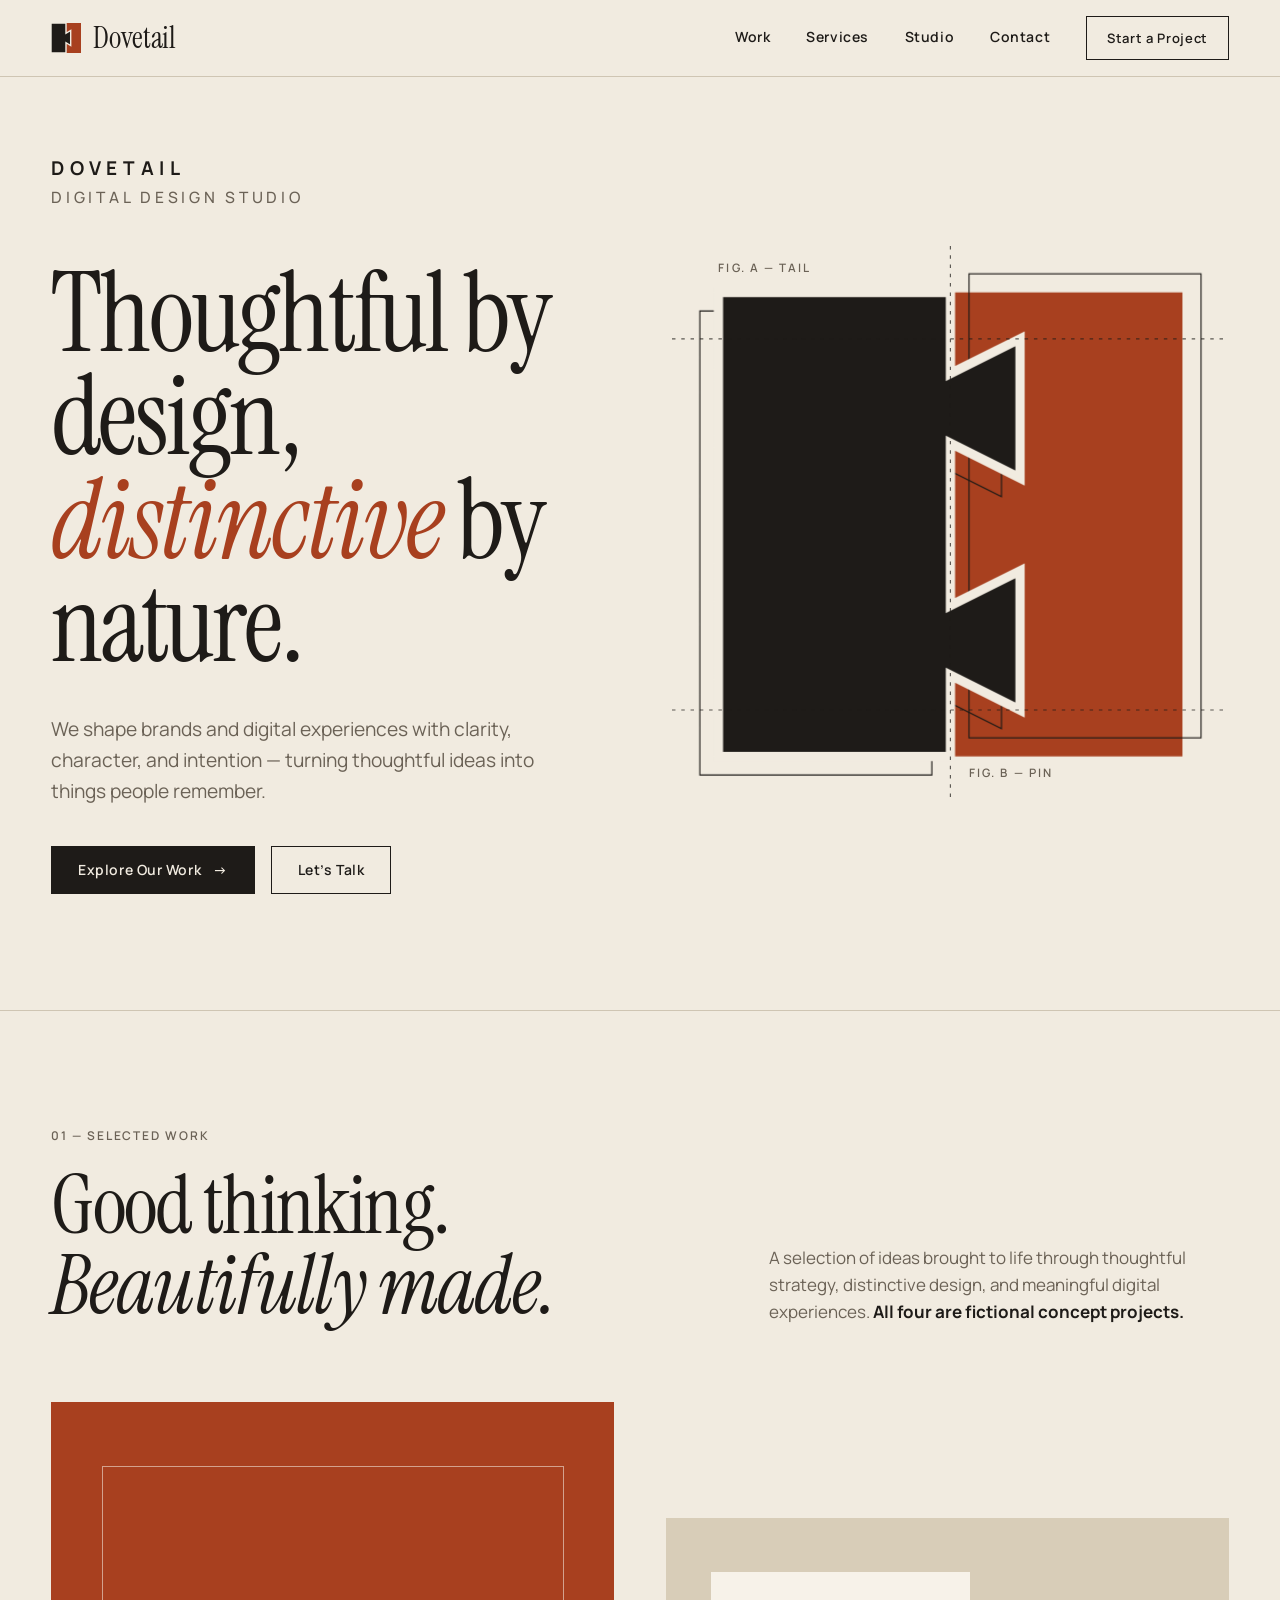
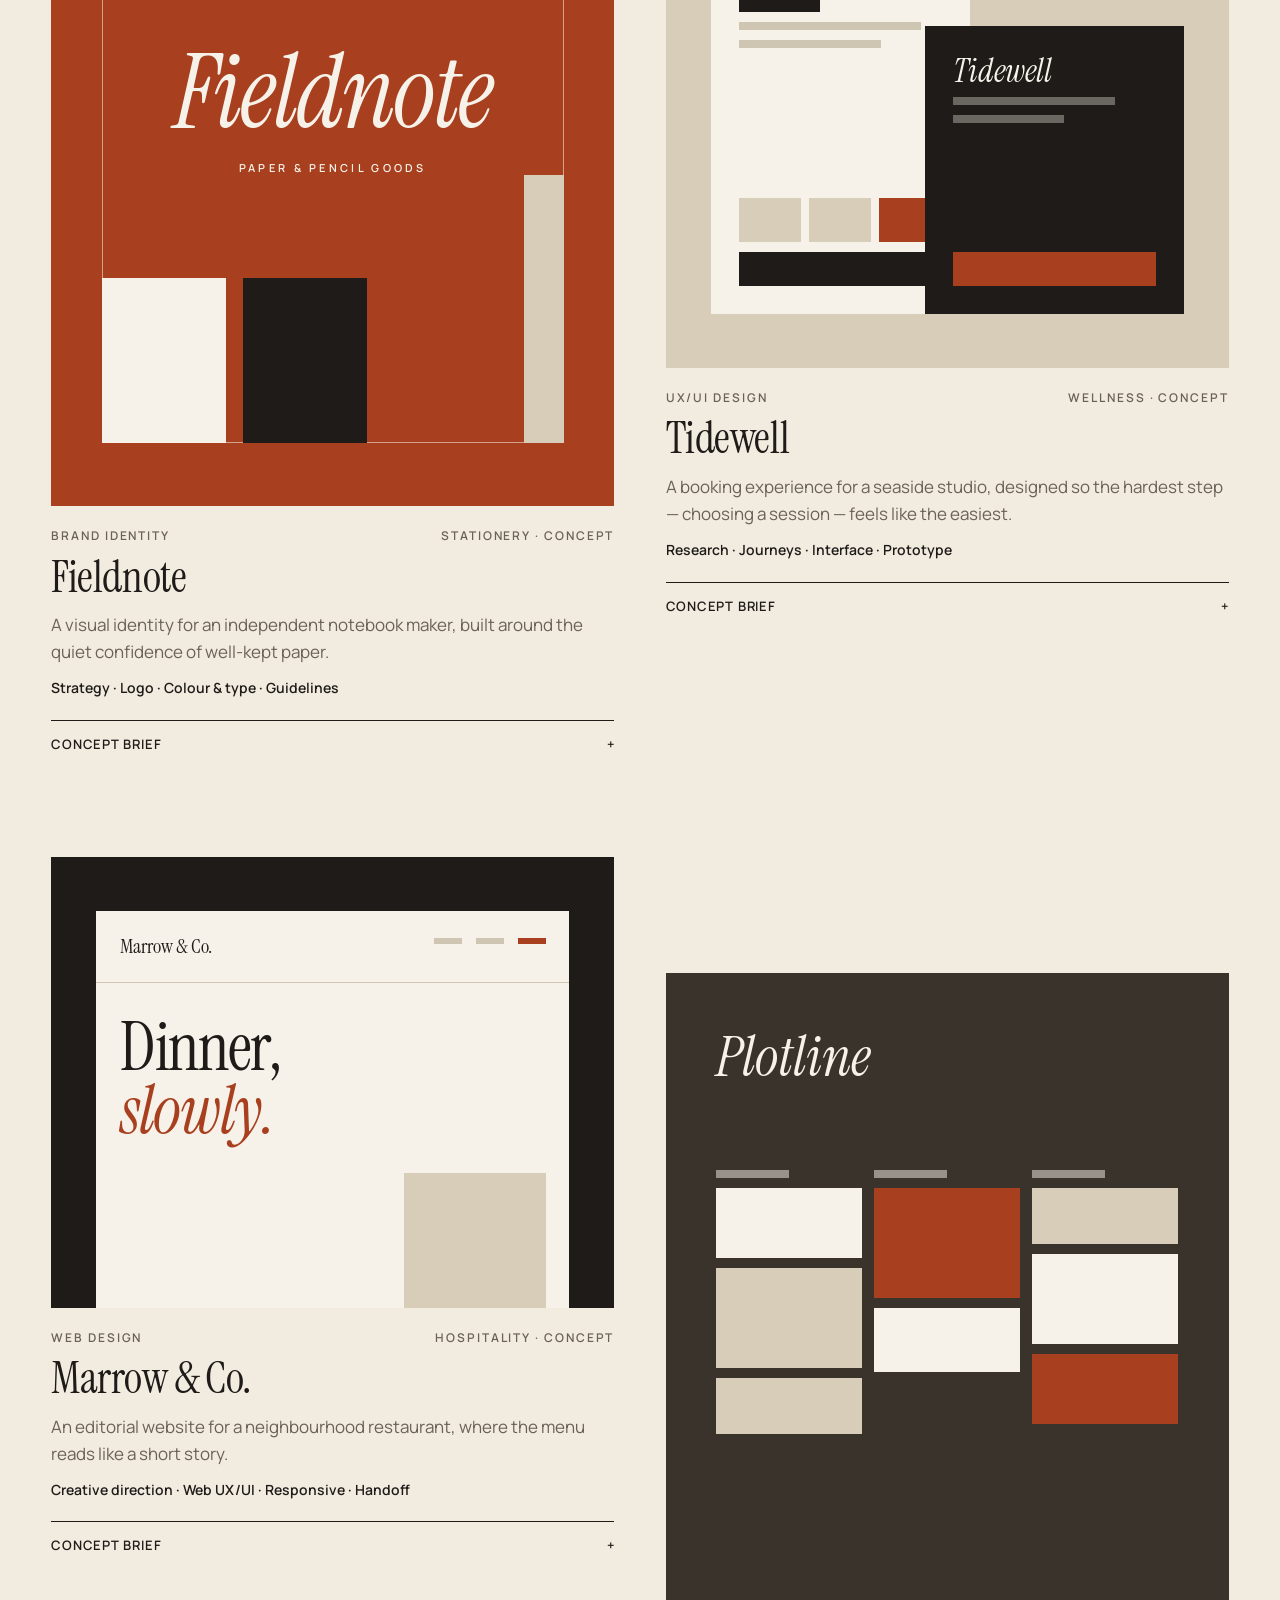
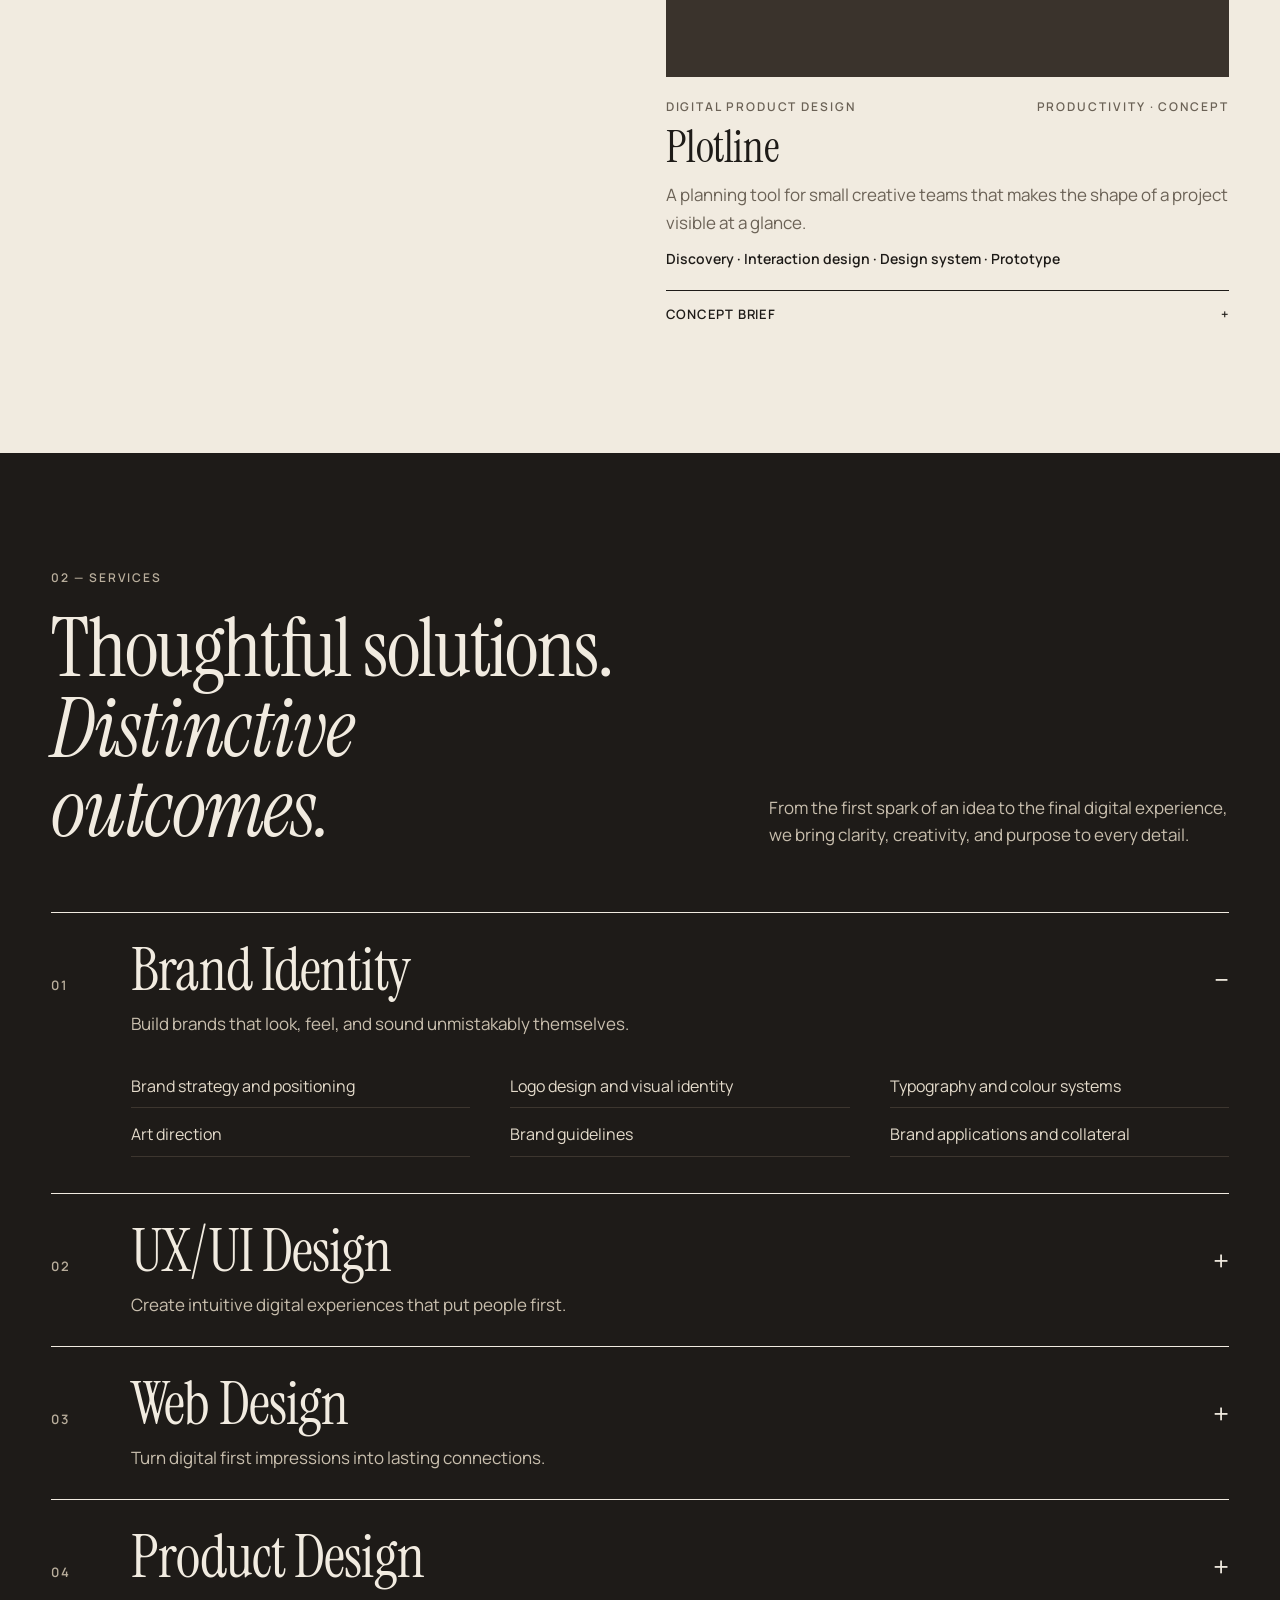
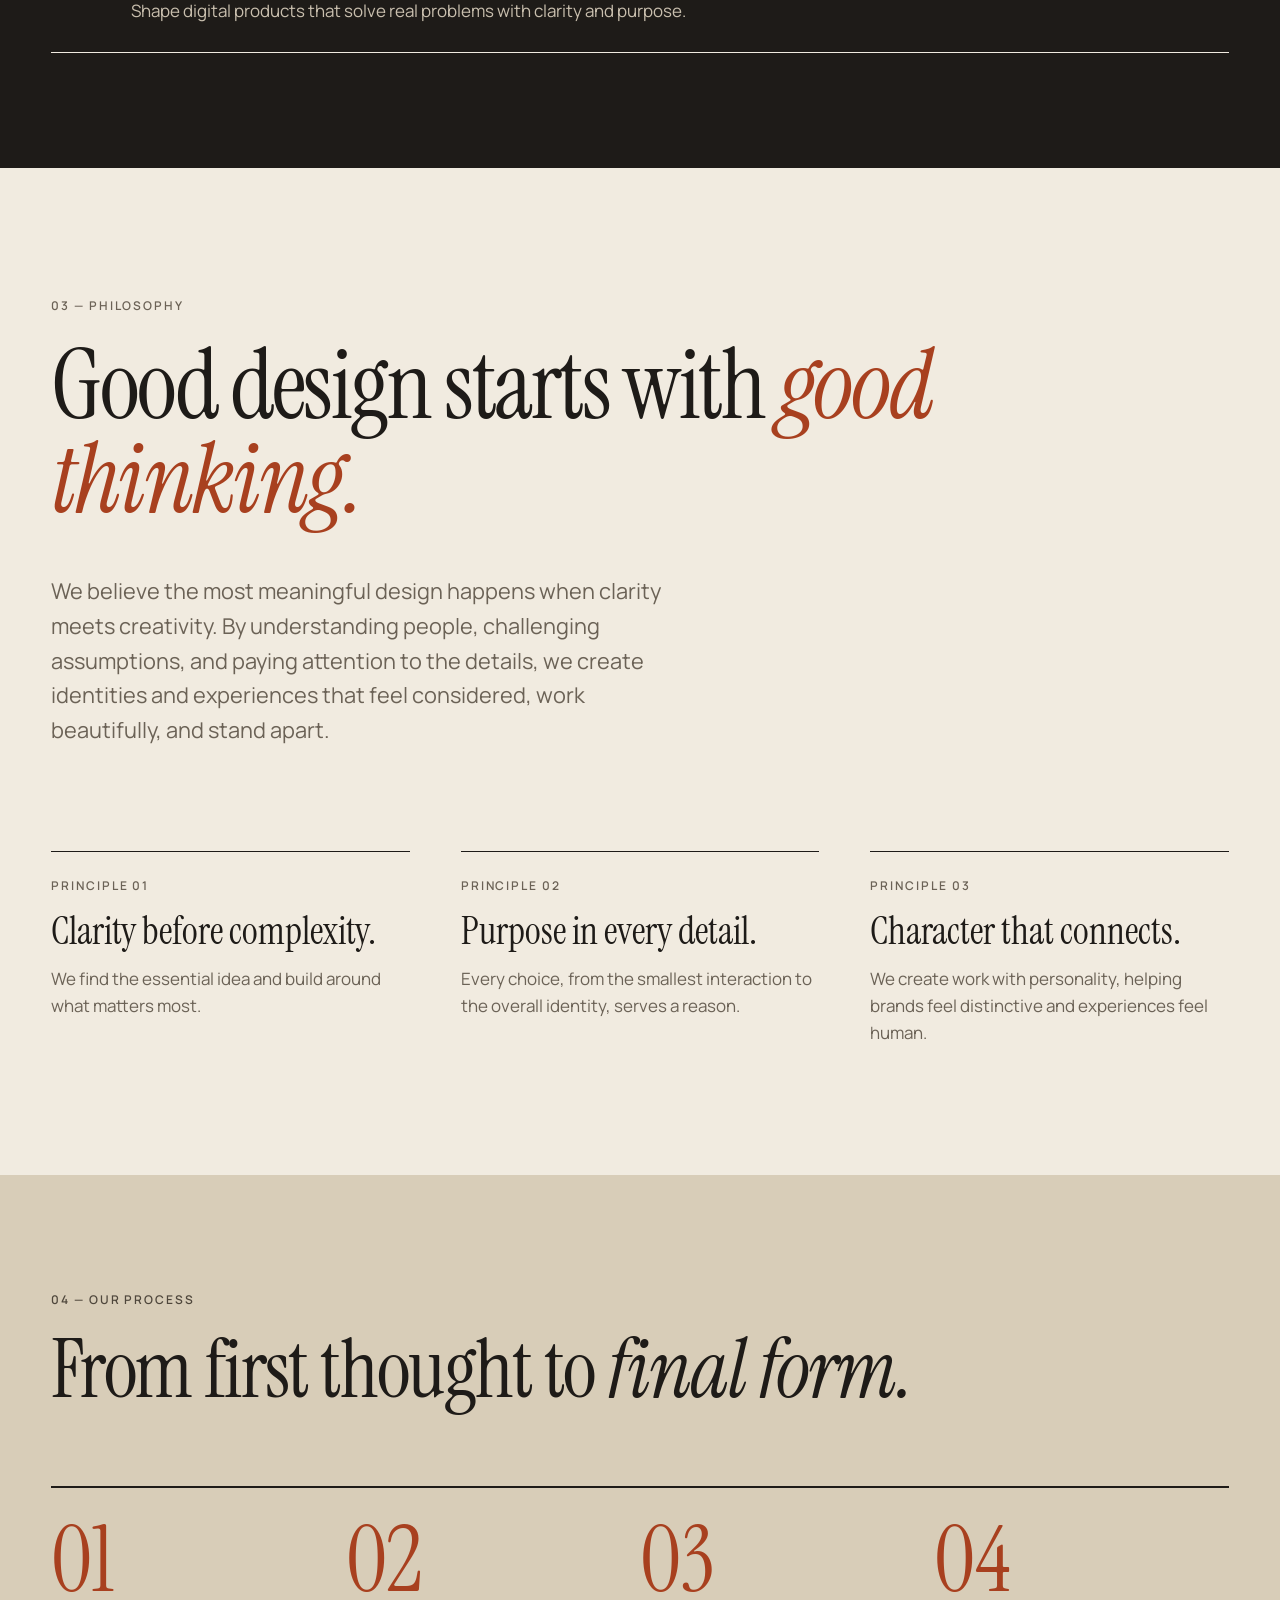
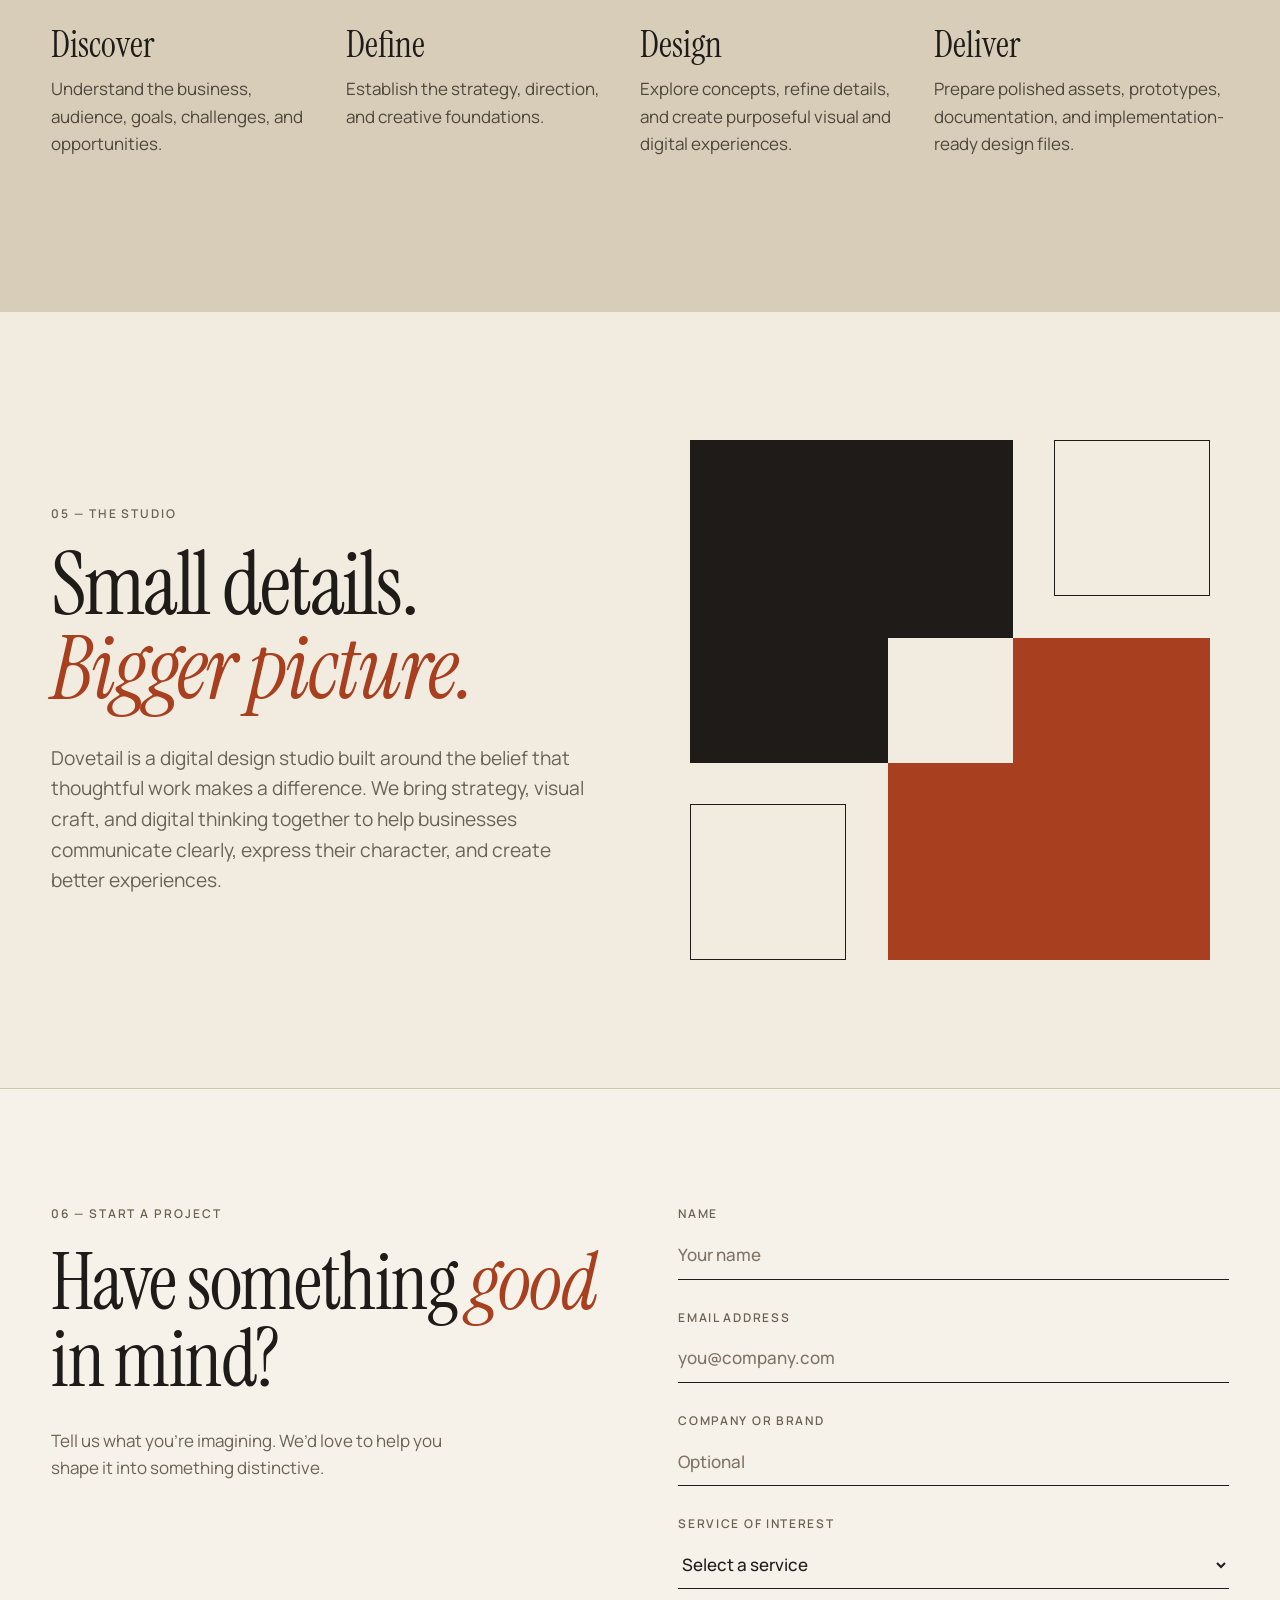
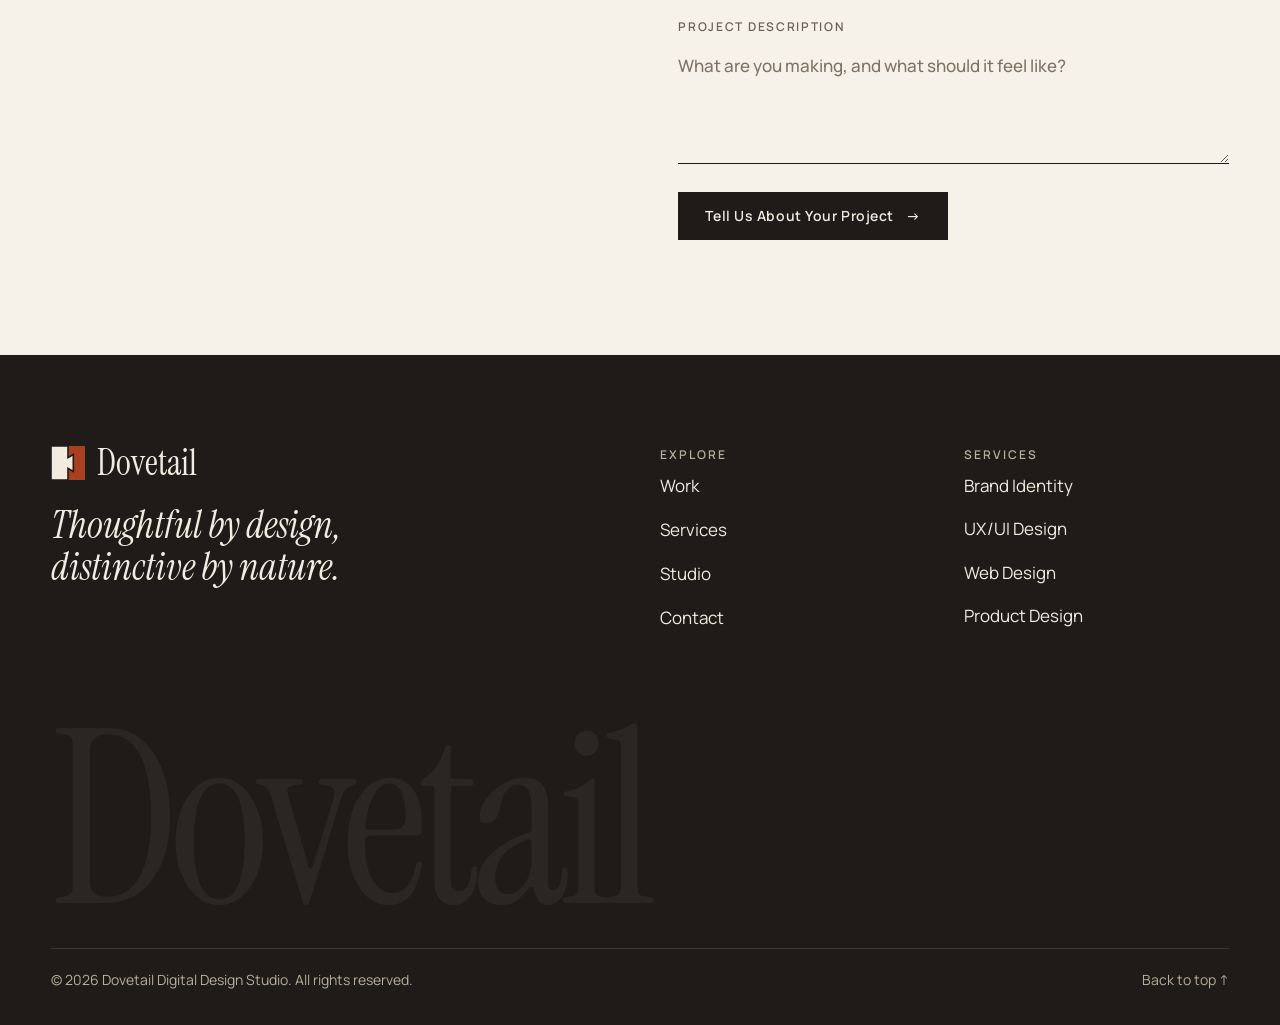
==== index.html @ 9ce00140 "Add files via upload" ====
<!DOCTYPE html>
<html lang="en">
<head>
<meta charset="utf-8">
<meta name="viewport" content="width=device-width, initial-scale=1">
<title>Dovetail Digital Design Studio</title>
<meta name="description" content="Dovetail is a digital design studio shaping brands and digital experiences with clarity, character, and intention.">
<link rel="preconnect" href="https://fonts.googleapis.com">
<link rel="preconnect" href="https://fonts.gstatic.com" crossorigin>
<link href="https://fonts.googleapis.com/css2?family=Instrument+Serif:ital@0;1&family=Manrope:wght@400;500;600;700&display=swap" rel="stylesheet">
<link rel="stylesheet" href="styles.css">
</head>
<body>

<header class="site-header">
  <div class="wrap">
    <div class="nav-row">
      <a class="brand" href="#top" aria-label="Dovetail Digital Design Studio — home">
        <svg width="30" height="30" viewBox="0 0 32 32" aria-hidden="true"><rect x="16" y="0" width="16" height="32" fill="var(--accent)"/><path d="M0 0H16V11L21 8V24L16 21V32H0Z" fill="#1E1B18" stroke="var(--ground)" stroke-width="1.5"/></svg>
        <span class="serif">Dovetail</span>
      </a>
      <nav class="nav-links" aria-label="Primary">
        <a class="ul" href="#work">Work</a>
        <a class="ul" href="#services">Services</a>
        <a class="ul" href="#studio">Studio</a>
        <a class="ul" href="#contact">Contact</a>
        <a class="cta" href="#contact">Start a Project</a>
      </nav>
      <button class="burger" id="burger" aria-label="Menu" aria-expanded="false" aria-controls="mmenu"><i></i><i></i><i></i></button>
    </div>
    <nav class="mmenu" id="mmenu" aria-label="Mobile" hidden>
      <a href="#work">Work</a>
      <a href="#services">Services</a>
      <a href="#studio">Studio</a>
      <a href="#contact">Contact</a>
      <a href="#contact" class="accent">Start a Project →</a>
    </nav>
  </div>
</header>

<main id="top">

<!-- HERO -->
<section class="hero">
  <div class="wrap">
    <div class="hero-grid">
      <div>
        <p class="kicker hin">DOVETAIL<br><span>DIGITAL DESIGN STUDIO</span></p>
        <h1 class="serif hin" style="animation-delay:.12s">Thoughtful by design, <em>distinctive</em> by nature.</h1>
        <p class="lede hin" style="animation-delay:.24s">We shape brands and digital experiences with clarity, character, and intention — turning thoughtful ideas into things people remember.</p>
        <div class="hero-cta hin" style="animation-delay:.36s">
          <a class="btn" href="#work">Explore Our Work <span class="ar" aria-hidden="true">→</span></a>
          <a class="btn btn2" href="#contact">Let’s Talk</a>
        </div>
      </div>
      <div class="hero-art">
        <svg viewBox="-40 -40 480 480" role="img" aria-label="Two interlocking dovetail joint forms, one charcoal and one terracotta, drawn with fine construction lines">
          <g class="slide-b">
            <rect x="200" y="0" width="200" height="400" fill="var(--accent)"/>
            <rect x="216" y="-16" width="200" height="400" fill="none" stroke="#1E1B18" stroke-width="1"/>
          </g>
          <g class="slide-a">
            <path d="M-16 16H184V86L244 56V176L184 146V286L244 256V376L184 346V416H-16Z" fill="none" stroke="#1E1B18" stroke-width="1"/>
            <path d="M0 0H200V70L260 40V160L200 130V270L260 240V360L200 330V400H0Z" fill="#1E1B18" stroke="var(--ground)" stroke-width="8"/>
          </g>
          <g stroke="#1E1B18" stroke-width="1" stroke-dasharray="3 5" opacity=".7">
            <line x1="-40" y1="40" x2="440" y2="40"/>
            <line x1="-40" y1="360" x2="440" y2="360"/>
            <line x1="200" y1="-40" x2="200" y2="440"/>
          </g>
          <g style="font:600 10px 'Manrope',sans-serif;letter-spacing:.18em" fill="#6B6256">
            <text x="0" y="-18">FIG. A — TAIL</text>
            <text x="216" y="418">FIG. B — PIN</text>
          </g>
        </svg>
      </div>
    </div>
  </div>
</section>

<!-- WORK -->
<section id="work" class="sec">
  <div class="wrap">
    <div class="sec-head rv">
      <div>
        <p class="eyebrow">01 — Selected Work</p>
        <h2 class="serif">Good thinking.<br><em>Beautifully made.</em></h2>
      </div>
      <p class="side">A selection of ideas brought to life through thoughtful strategy, distinctive design, and meaningful digital experiences. <strong style="color:var(--ink)">All four are fictional concept projects.</strong></p>
    </div>

    <div class="wk">
      <!-- 1 -->
      <article class="pc rv">
        <div class="art" style="background:var(--accent);aspect-ratio:4/5" aria-hidden="true">
          <div class="inner">
            <div class="abs" style="inset:9%;border:1px solid rgba(247,242,233,.55)"></div>
            <div class="abs" style="left:0;right:0;top:34%;text-align:center;color:#F7F2E9">
              <div class="serif" style="font-size:clamp(56px,8vw,112px);line-height:1;font-style:italic;letter-spacing:-.02em">Fieldnote</div>
              <div style="font:600 11px/1 'Manrope',sans-serif;letter-spacing:.3em;margin-top:18px">PAPER &amp; PENCIL GOODS</div>
            </div>
            <div class="abs" style="left:9%;bottom:9%;width:22%;aspect-ratio:3/4;background:#F7F2E9"></div>
            <div class="abs" style="left:34%;bottom:9%;width:22%;aspect-ratio:3/4;background:#1E1B18"></div>
            <div class="abs" style="right:9%;bottom:9%;width:7%;height:38%;background:#D8CDB8"></div>
          </div>
        </div>
        <div class="pmeta"><span class="eyebrow">Brand Identity</span><span class="eyebrow">Stationery · Concept</span></div>
        <h3 class="serif">Fieldnote</h3>
        <p class="desc">A visual identity for an independent notebook maker, built around the quiet confidence of well-kept paper.</p>
        <p class="tags">Strategy · Logo · Colour &amp; type · Guidelines</p>
        <div class="pbtn-wrap"><button class="pbtn" aria-expanded="false" aria-controls="b1" data-toggle="b1"><span>Concept brief</span><span aria-hidden="true" data-sign>+</span></button></div>
        <p class="brief" id="b1" hidden>The idea: a stationery brand should feel like the page it sells. A restrained wordmark, an italic voice for moments of warmth, and one earthy colour carried across covers, labels and packaging. This is an invented concept, not a real client engagement.</p>
      </article>

      <!-- 2 -->
      <article class="pc rv off">
        <div class="art" style="background:#D8CDB8;aspect-ratio:5/4" aria-hidden="true">
          <div class="inner">
            <div class="abs flex-col" style="left:8%;top:12%;width:46%;height:76%;background:#F7F2E9;padding:5%">
              <div style="height:12px;width:40%;background:#1E1B18"></div>
              <div style="height:8px;width:90%;background:#CFC5B3"></div>
              <div style="height:8px;width:70%;background:#CFC5B3"></div>
              <div style="margin-top:auto;display:grid;grid-template-columns:repeat(3,1fr);gap:8px">
                <div style="height:44px;background:#D8CDB8"></div><div style="height:44px;background:#D8CDB8"></div><div style="height:44px;background:var(--accent)"></div>
              </div>
              <div style="height:34px;background:#1E1B18"></div>
            </div>
            <div class="abs flex-col" style="left:46%;top:24%;width:46%;height:64%;background:#1E1B18;padding:5%">
              <div class="serif" style="color:#F7F2E9;font-size:clamp(22px,2.6vw,38px);line-height:1;font-style:italic">Tidewell</div>
              <div style="height:8px;width:80%;background:rgba(247,242,233,.35)"></div>
              <div style="height:8px;width:55%;background:rgba(247,242,233,.35)"></div>
              <div style="margin-top:auto;height:34px;background:var(--accent)"></div>
            </div>
          </div>
        </div>
        <div class="pmeta"><span class="eyebrow">UX/UI Design</span><span class="eyebrow">Wellness · Concept</span></div>
        <h3 class="serif">Tidewell</h3>
        <p class="desc">A booking experience for a seaside studio, designed so the hardest step — choosing a session — feels like the easiest.</p>
        <p class="tags">Research · Journeys · Interface · Prototype</p>
        <div class="pbtn-wrap"><button class="pbtn" aria-expanded="false" aria-controls="b2" data-toggle="b2"><span>Concept brief</span><span aria-hidden="true" data-sign>+</span></button></div>
        <p class="brief" id="b2" hidden>The idea: reduce booking to one decision per screen. Calm contrast, generous touch targets and plain language throughout. This is an invented concept, not a real client engagement.</p>
      </article>

      <!-- 3 -->
      <article class="pc rv">
        <div class="art" style="background:#1E1B18;aspect-ratio:5/4" aria-hidden="true">
          <div class="inner">
            <div class="abs" style="left:8%;right:8%;top:12%;bottom:0;background:#F7F2E9">
              <div style="display:flex;justify-content:space-between;padding:4% 5%;border-bottom:1px solid #CFC5B3">
                <div class="serif" style="font-size:clamp(14px,1.6vw,22px)">Marrow &amp; Co.</div>
                <div style="display:flex;gap:14px"><div style="width:28px;height:6px;margin-top:8px;background:#CFC5B3"></div><div style="width:28px;height:6px;margin-top:8px;background:#CFC5B3"></div><div style="width:28px;height:6px;margin-top:8px;background:var(--accent)"></div></div>
              </div>
              <div class="serif" style="padding:7% 5% 0;font-size:clamp(34px,5.2vw,76px);line-height:.95;letter-spacing:-.02em">Dinner,<br><em class="accent">slowly.</em></div>
              <div class="abs" style="right:5%;bottom:0;width:30%;height:34%;background:#D8CDB8"></div>
            </div>
          </div>
        </div>
        <div class="pmeta"><span class="eyebrow">Web Design</span><span class="eyebrow">Hospitality · Concept</span></div>
        <h3 class="serif">Marrow &amp; Co.</h3>
        <p class="desc">An editorial website for a neighbourhood restaurant, where the menu reads like a short story.</p>
        <p class="tags">Creative direction · Web UX/UI · Responsive · Handoff</p>
        <div class="pbtn-wrap"><button class="pbtn" aria-expanded="false" aria-controls="b3" data-toggle="b3"><span>Concept brief</span><span aria-hidden="true" data-sign>+</span></button></div>
        <p class="brief" id="b3" hidden>The idea: large type, slow pacing, and a reservation path that never leaves the first screen. Built to be handed to a developer with every state specified. This is an invented concept, not a real client engagement.</p>
      </article>

      <!-- 4 -->
      <article class="pc rv off">
        <div class="art" style="background:#3A332C;aspect-ratio:4/5" aria-hidden="true">
          <div class="inner">
            <div class="serif abs" style="left:9%;top:8%;color:#F7F2E9;font-size:clamp(34px,4.4vw,60px);font-style:italic;line-height:1">Plotline</div>
            <div class="abs" style="left:9%;right:9%;top:28%;bottom:9%;display:grid;grid-template-columns:repeat(3,1fr);gap:12px;align-items:start">
              <div class="flex-col"><div style="height:8px;width:50%;background:rgba(247,242,233,.5)"></div><div style="height:70px;background:#F7F2E9"></div><div style="height:100px;background:#D8CDB8"></div><div style="height:56px;background:#D8CDB8"></div></div>
              <div class="flex-col"><div style="height:8px;width:50%;background:rgba(247,242,233,.5)"></div><div style="height:110px;background:var(--accent)"></div><div style="height:64px;background:#F7F2E9"></div></div>
              <div class="flex-col"><div style="height:8px;width:50%;background:rgba(247,242,233,.5)"></div><div style="height:56px;background:#D8CDB8"></div><div style="height:90px;background:#F7F2E9"></div><div style="height:70px;background:var(--accent)"></div></div>
            </div>
          </div>
        </div>
        <div class="pmeta"><span class="eyebrow">Digital Product Design</span><span class="eyebrow">Productivity · Concept</span></div>
        <h3 class="serif">Plotline</h3>
        <p class="desc">A planning tool for small creative teams that makes the shape of a project visible at a glance.</p>
        <p class="tags">Discovery · Interaction design · Design system · Prototype</p>
        <div class="pbtn-wrap"><button class="pbtn" aria-expanded="false" aria-controls="b4" data-toggle="b4"><span>Concept brief</span><span aria-hidden="true" data-sign>+</span></button></div>
        <p class="brief" id="b4" hidden>The idea: fewer views, each one doing a clear job. A compact component system keeps dense screens readable on desktop and phone alike. This is an invented concept, not a real client engagement.</p>
      </article>
    </div>
  </div>
</section>

<!-- SERVICES -->
<section id="services" class="sec">
  <div class="wrap">
    <div class="sec-head rv" style="margin-bottom:clamp(40px,5vw,72px)">
      <div>
        <p class="eyebrow">02 — Services</p>
        <h2 class="serif">Thoughtful solutions.<br><em>Distinctive outcomes.</em></h2>
      </div>
      <p class="side">From the first spark of an idea to the final digital experience, we bring clarity, creativity, and purpose to every detail.</p>
    </div>
    <div class="slist rv" id="services-list"></div>
  </div>
</section>

<!-- PHILOSOPHY -->
<section id="studio">
  <div class="wrap">
    <p class="eyebrow rv">03 — Philosophy</p>
    <h2 class="serif rv">Good design starts with <em class="accent">good thinking.</em></h2>
    <p class="lead rv">We believe the most meaningful design happens when clarity meets creativity. By understanding people, challenging assumptions, and paying attention to the details, we create identities and experiences that feel considered, work beautifully, and stand apart.</p>
    <div class="principles rv">
      <div><p class="eyebrow">Principle 01</p><h3 class="serif">Clarity before complexity.</h3><p class="t">We find the essential idea and build around what matters most.</p></div>
      <div><p class="eyebrow">Principle 02</p><h3 class="serif">Purpose in every detail.</h3><p class="t">Every choice, from the smallest interaction to the overall identity, serves a reason.</p></div>
      <div><p class="eyebrow">Principle 03</p><h3 class="serif">Character that connects.</h3><p class="t">We create work with personality, helping brands feel distinctive and experiences feel human.</p></div>
    </div>
  </div>
</section>

<!-- PROCESS -->
<section id="process" class="sec">
  <div class="wrap">
    <p class="eyebrow rv">04 — Our Process</p>
    <h2 class="serif rv" style="font-size:clamp(44px,6.4vw,92px);line-height:.98;letter-spacing:-.02em;margin-top:20px;max-width:900px">From first thought to <em>final form.</em></h2>
    <ol class="steps rv">
      <li><div class="serif n">01</div><h3 class="serif">Discover</h3><p>Understand the business, audience, goals, challenges, and opportunities.</p></li>
      <li><div class="serif n">02</div><h3 class="serif">Define</h3><p>Establish the strategy, direction, and creative foundations.</p></li>
      <li><div class="serif n">03</div><h3 class="serif">Design</h3><p>Explore concepts, refine details, and create purposeful visual and digital experiences.</p></li>
      <li><div class="serif n">04</div><h3 class="serif">Deliver</h3><p>Prepare polished assets, prototypes, documentation, and implementation-ready design files.</p></li>
    </ol>
  </div>
</section>

<!-- STUDIO INTRO -->
<section class="intro">
  <div class="wrap">
    <div class="intro-grid">
      <div class="rv">
        <p class="eyebrow">05 — The Studio</p>
        <h2 class="serif">Small details.<br><em class="accent">Bigger picture.</em></h2>
        <p class="t">Dovetail is a digital design studio built around the belief that thoughtful work makes a difference. We bring strategy, visual craft, and digital thinking together to help businesses communicate clearly, express their character, and create better experiences.</p>
      </div>
      <div class="mark rv" aria-hidden="true">
        <div class="abs" style="left:0;top:0;width:62%;height:62%;background:#1E1B18"></div>
        <div class="abs" style="right:0;bottom:0;width:62%;height:62%;background:var(--accent)"></div>
        <div class="abs" style="left:38%;top:38%;width:24%;height:24%;background:var(--ground)"></div>
        <div class="abs" style="left:0;bottom:0;width:30%;height:30%;border:1px solid #1E1B18"></div>
        <div class="abs" style="right:0;top:0;width:30%;height:30%;border:1px solid #1E1B18"></div>
      </div>
    </div>
  </div>
</section>

<!-- CONTACT -->
<section id="contact" class="sec">
  <div class="wrap">
    <div class="contact-grid">
      <div class="rv">
        <p class="eyebrow">06 — Start a Project</p>
        <h2 class="serif">Have something <em class="accent">good</em> in mind?</h2>
        <p style="max-width:440px;margin-top:28px;color:var(--muted)">Tell us what you’re imagining. We’d love to help you shape it into something distinctive.</p>
      </div>
      <div>
        <div class="thanks" id="thanks" role="status" hidden>
          <p class="eyebrow accent">Received</p>
          <h3 class="serif" style="font-size:clamp(36px,4vw,56px);line-height:1;margin-top:14px">Thank you, <em id="t-name"></em>.</h3>
          <p style="margin-top:16px;color:var(--muted)">Your note has been captured. We’ll read it carefully and reply to <span id="t-email"></span>.</p>
          <button class="btn btn2" id="reset" type="button" style="margin-top:28px">Send another</button>
        </div>
        <form id="form" aria-label="Project enquiry" novalidate>
          <div class="field">
            <label for="f-name">Name</label>
            <input id="f-name" name="name" type="text" autocomplete="name" placeholder="Your name">
            <span class="err" id="e-name" hidden>Please tell us your name.</span>
          </div>
          <div class="field">
            <label for="f-email">Email address</label>
            <input id="f-email" name="email" type="text" inputmode="email" autocomplete="email" placeholder="you@company.com">
            <span class="err" id="e-email" hidden>Please enter a valid email address.</span>
          </div>
          <div class="field">
            <label for="f-co">Company or brand</label>
            <input id="f-co" name="company" type="text" autocomplete="organization" placeholder="Optional">
          </div>
          <div class="field">
            <label for="f-svc">Service of interest</label>
            <select id="f-svc" name="service">
              <option value="">Select a service</option>
              <option>Brand Identity</option>
              <option>UX/UI Design</option>
              <option>Web Design</option>
              <option>Product Design</option>
              <option>Not sure yet</option>
            </select>
          </div>
          <div class="field">
            <label for="f-msg">Project description</label>
            <textarea id="f-msg" name="message" placeholder="What are you making, and what should it feel like?"></textarea>
            <span class="err" id="e-msg" hidden>A few words about the project will help us a lot.</span>
          </div>
          <div><button class="btn" type="submit">Tell Us About Your Project <span class="ar" aria-hidden="true">→</span></button></div>
        </form>
      </div>
    </div>
  </div>
</section>

</main>

<footer>
  <div class="wrap">
    <div class="fgrid">
      <div class="fbrand">
        <div style="display:flex;align-items:center;gap:12px">
          <svg width="34" height="34" viewBox="0 0 32 32" aria-hidden="true"><rect x="16" y="0" width="16" height="32" fill="var(--accent)"/><path d="M0 0H16V11L21 8V24L16 21V32H0Z" fill="var(--ground)" stroke="#1E1B18" stroke-width="1.5"/></svg>
          <span class="serif" style="font-size:36px;line-height:1">Dovetail</span>
        </div>
        <p class="serif" style="font-size:clamp(26px,3vw,38px);line-height:1.1;margin-top:24px;max-width:420px;font-style:italic">Thoughtful by design, distinctive by nature.</p>
      </div>
      <nav aria-label="Footer">
        <p class="eyebrow">Explore</p>
        <a class="flink ul" href="#work">Work</a><br>
        <a class="flink ul" href="#services">Services</a><br>
        <a class="flink ul" href="#studio">Studio</a><br>
        <a class="flink ul" href="#contact">Contact</a>
      </nav>
      <div>
        <p class="eyebrow">Services</p>
        <p style="padding:8px 0">Brand Identity</p>
        <p style="padding:8px 0">UX/UI Design</p>
        <p style="padding:8px 0">Web Design</p>
        <p style="padding:8px 0">Product Design</p>
      </div>
    </div>
    <div class="serif fbig" aria-hidden="true">Dovetail</div>
    <div class="fbase">
      <span>© 2026 Dovetail Digital Design Studio. All rights reserved.</span>
      <a class="ul" href="#top">Back to top ↑</a>
    </div>
  </div>
</footer>

<script src="script.js"></script>
</body>
</html>
---- styles.css ----
:root{--ground:#F1EBE0;--paper:#F7F2E9;--ink:#1E1B18;--muted:#6B6256;--line:#CFC5B3;--sand:#D8CDB8;--accent:#A8401F;}
html{scroll-behavior:smooth}
body{margin:0;background:var(--ground);color:var(--ink);font-family:'Manrope',system-ui,sans-serif;font-size:17px;line-height:1.6;-webkit-font-smoothing:antialiased}
*{box-sizing:border-box}
h1,h2,h3,p,ul,ol{margin:0;padding:0}
ul,ol{list-style:none}
.serif{font-family:'Instrument Serif','Times New Roman',serif;font-weight:400}
.wrap{max-width:1280px;margin:0 auto;padding:0 clamp(20px,4vw,56px)}
.eyebrow{font-size:12px;letter-spacing:.16em;text-transform:uppercase;font-weight:600;color:var(--muted)}
a{color:inherit;text-decoration:none}
.ul{background:linear-gradient(currentColor,currentColor) 0 100%/0 1px no-repeat;transition:background-size .35s ease;padding-bottom:2px}
.ul:hover,.ul:focus-visible{background-size:100% 1px}
.btn{display:inline-flex;align-items:center;gap:12px;min-height:48px;padding:0 26px;font:600 14px/1 'Manrope',sans-serif;letter-spacing:.04em;border:1px solid var(--ink);background:var(--ink);color:var(--ground);cursor:pointer;transition:background .25s,color .25s,border-color .25s}
.btn .ar{display:inline-block;transition:transform .25s}
.btn:hover,.btn:focus-visible{background:var(--accent);border-color:var(--accent)}
.btn:hover .ar,.btn:focus-visible .ar{transform:translateX(5px)}
.btn2{background:transparent;color:var(--ink)}
.btn2:hover,.btn2:focus-visible{background:var(--ink);border-color:var(--ink);color:var(--ground)}
.cta{display:inline-flex;align-items:center;min-height:44px;padding:0 20px;border:1px solid var(--ink);font:600 13px/1 'Manrope',sans-serif;letter-spacing:.05em;transition:background .25s,color .25s}
.cta:hover,.cta:focus-visible{background:var(--ink);color:var(--ground)}
a:focus-visible,button:focus-visible,input:focus-visible,select:focus-visible,textarea:focus-visible{outline:2px solid var(--accent);outline-offset:3px}

/* header */
.site-header{position:sticky;top:0;z-index:20;background:var(--ground);border-bottom:1px solid var(--line)}
.nav-row{display:flex;align-items:center;justify-content:space-between;min-height:76px;gap:24px}
.brand{display:flex;align-items:center;gap:12px}
.brand span{font-size:30px;line-height:1;letter-spacing:-.01em}
.nav-links{display:flex;align-items:center;gap:36px;font-size:14px;font-weight:600;letter-spacing:.04em}
.burger{display:none;width:44px;height:44px;background:none;border:1px solid var(--ink);cursor:pointer;align-items:center;justify-content:center;flex-direction:column;gap:6px;padding:0}
.burger i{display:block;width:20px;height:1.5px;background:var(--ink);transition:transform .3s,opacity .3s}
.burger.on i:nth-child(1){transform:translateY(7.5px) rotate(45deg)}
.burger.on i:nth-child(2){opacity:0}
.burger.on i:nth-child(3){transform:translateY(-7.5px) rotate(-45deg)}
.mmenu{display:none}
@media (max-width:860px){
 .nav-links{display:none}
 .burger{display:flex}
 .mmenu:not([hidden]){display:flex;flex-direction:column;border-top:1px solid var(--line);padding-bottom:24px;animation:drop .35s ease both}
 .mmenu a{padding:18px 0;border-bottom:1px solid var(--line);font:400 32px/1.1 'Instrument Serif',serif;min-height:44px}
}
@keyframes drop{from{opacity:0;transform:translateY(-8px)}to{opacity:1;transform:none}}

/* hero */
.hero{padding:clamp(40px,6vw,88px) 0 clamp(64px,9vw,128px);overflow:hidden}
.hero-grid{display:grid;grid-template-columns:repeat(auto-fit,minmax(min(440px,100%),1fr));gap:clamp(40px,5vw,72px);align-items:center}
.kicker{font-weight:700;font-size:clamp(15px,1.6vw,19px);letter-spacing:.3em;line-height:1.5}
.kicker span{font-weight:500;color:var(--muted);letter-spacing:.24em;font-size:.82em}
.hero h1{font-size:clamp(52px,8.6vw,132px);line-height:.94;letter-spacing:-.025em;margin-top:clamp(28px,4vw,56px)}
.hero h1 em,.accent{color:var(--accent)}
.hero .lede{max-width:520px;margin-top:clamp(24px,3vw,40px);font-size:clamp(17px,1.5vw,20px);color:var(--muted)}
.hero-cta{display:flex;flex-wrap:wrap;gap:16px;margin-top:40px}
.hero-art{position:relative;max-width:560px;width:100%;justify-self:center}
.hero-art svg{width:100%;height:auto;display:block;overflow:visible}

/* section heads */
.sec{padding:clamp(64px,9vw,128px) 0}
.sec-head{display:grid;grid-template-columns:repeat(auto-fit,minmax(min(380px,100%),1fr));gap:32px;align-items:end;margin-bottom:clamp(48px,6vw,88px)}
.sec-head h2,.big h2{font-size:clamp(44px,6.4vw,92px);line-height:.98;letter-spacing:-.02em;margin-top:20px}
.sec-head .side{max-width:460px;color:var(--muted);justify-self:end}

/* work */
#work{border-top:1px solid var(--line)}
.wk{display:grid;grid-template-columns:repeat(2,minmax(0,1fr));gap:clamp(48px,7vw,96px) clamp(24px,4vw,64px);align-items:start}
.wk .off{margin-top:clamp(0px,9vw,140px)}
@media (max-width:760px){.wk{grid-template-columns:minmax(0,1fr)}.wk .off{margin-top:0}}
.art{position:relative;overflow:hidden;transition:transform .6s cubic-bezier(.2,.7,.2,1)}
.art .inner{position:absolute;inset:0;transition:transform .8s cubic-bezier(.2,.7,.2,1)}
.pc:hover .art,.pc:focus-within .art{transform:scale(.985)}
.pc:hover .art .inner{transform:scale(1.04)}
.pmeta{display:flex;justify-content:space-between;gap:16px;margin:20px 0 10px}
.pc h3{font-size:clamp(34px,3.4vw,48px);line-height:1;letter-spacing:-.01em}
.pc .desc{margin-top:12px;color:var(--muted)}
.pc .tags{margin-top:12px;font-size:14px;font-weight:600}
.pbtn{background:none;border:0;border-top:1px solid var(--ink);padding:14px 0 0;width:100%;display:flex;justify-content:space-between;font:600 13px/1.4 'Manrope',sans-serif;letter-spacing:.06em;text-transform:uppercase;color:var(--ink);cursor:pointer;min-height:48px;text-align:left}
.pbtn:hover{color:var(--accent)}
.brief{margin-top:12px;padding-bottom:8px;font-size:15px;color:var(--muted)}
.pbtn-wrap{margin-top:20px}
.abs{position:absolute}
.flex-col{display:flex;flex-direction:column;gap:10px}

/* services */
#services{background:var(--ink);color:var(--ground)}
#services .eyebrow{color:#B9AE9C}
#services .side{color:#C9BFAE}
.slist{border-bottom:1px solid var(--ground)}
.srow{width:100%;background:none;border:0;border-top:1px solid var(--ground);padding:28px 0;display:grid;grid-template-columns:64px minmax(0,1fr) 40px;gap:16px;align-items:baseline;text-align:left;cursor:pointer;color:var(--ground);font:inherit;min-height:48px}
.srow:hover .sname{color:var(--accent);transform:translateX(8px)}
.sname{display:block;font-size:clamp(34px,4.6vw,64px);line-height:1;letter-spacing:-.015em;transition:transform .35s ease,color .25s}
.snum{font-size:13px;font-weight:600;letter-spacing:.14em;color:#B9AE9C}
.sline{display:block;margin-top:10px;color:#C9BFAE;max-width:560px}
.ssign{font-size:28px;line-height:1;text-align:right}
.sitems{display:grid;grid-template-columns:repeat(auto-fit,minmax(min(260px,100%),1fr));gap:6px 40px;padding:0 0 36px 80px;color:#E4DBCB;font-size:16px}
.sitems[hidden]{display:none}
.sitems li{padding:8px 0;border-bottom:1px solid #3d362f}
@media (max-width:560px){.sitems{padding-left:0}.srow{grid-template-columns:40px minmax(0,1fr) 28px}}

/* philosophy */
#studio{padding:clamp(72px,10vw,150px) 0}
#studio h2{font-size:clamp(46px,7.6vw,116px);line-height:.96;letter-spacing:-.025em;max-width:1100px;margin-top:24px}
#studio .lead{max-width:620px;margin-top:clamp(28px,4vw,48px);font-size:clamp(18px,1.7vw,22px);color:var(--muted)}
.principles{display:grid;grid-template-columns:repeat(auto-fit,minmax(min(280px,100%),1fr));gap:clamp(32px,4vw,56px);margin-top:clamp(56px,8vw,112px)}
.principles>div{border-top:1px solid var(--ink);padding-top:24px}
.principles h3{font-size:clamp(30px,3vw,42px);line-height:1.05;margin-top:16px}
.principles p.t{margin-top:14px;color:var(--muted)}

/* process */
#process{background:var(--sand)}
#process .eyebrow{color:#4F473C}
#process h2{max-width:900px}
.steps{margin-top:clamp(48px,6vw,88px);display:grid;grid-template-columns:repeat(auto-fit,minmax(min(240px,100%),1fr))}
.steps li{padding:28px 28px 40px 0;border-top:2px solid var(--ink)}
.steps li:last-child{padding-right:0}
.steps .n{font-size:clamp(64px,7vw,104px);line-height:1;color:var(--accent)}
.steps h3{font-size:36px;line-height:1.05;margin-top:20px}
.steps p{margin-top:12px;color:#4F473C}

/* studio intro */
.intro{padding:clamp(72px,10vw,150px) 0}
.intro-grid{display:grid;grid-template-columns:repeat(auto-fit,minmax(min(380px,100%),1fr));gap:clamp(32px,5vw,80px);align-items:center}
.intro h2{font-size:clamp(46px,6.8vw,100px);line-height:.96;letter-spacing:-.025em;margin-top:20px}
.intro p.t{max-width:540px;margin-top:32px;font-size:clamp(17px,1.5vw,20px);color:var(--muted)}
.mark{position:relative;aspect-ratio:1/1;max-width:520px;width:100%;justify-self:center}

/* contact */
#contact{background:var(--paper);border-top:1px solid var(--line)}
.contact-grid{display:grid;grid-template-columns:repeat(auto-fit,minmax(min(380px,100%),1fr));gap:clamp(40px,6vw,96px);align-items:start}
#contact h2{font-size:clamp(44px,6.2vw,92px);line-height:.98;letter-spacing:-.02em;margin-top:20px}
.field{display:flex;flex-direction:column;gap:8px}
.field label{font-size:12px;letter-spacing:.14em;text-transform:uppercase;font-weight:600;color:var(--muted)}
.field input,.field select,.field textarea{font:500 17px/1.4 'Manrope',sans-serif;color:var(--ink);background:transparent;border:0;border-bottom:1px solid var(--ink);padding:10px 0;min-height:48px;border-radius:0;width:100%}
.field textarea{resize:vertical;min-height:120px}
.field input::placeholder,.field textarea::placeholder{color:#7d7366}
.err{color:#9A2F12;font-size:14px;font-weight:600}
.err[hidden]{display:none}
form{display:grid;gap:28px}
.thanks{border:1px solid var(--ink);padding:clamp(28px,4vw,48px);background:var(--ground)}
.thanks[hidden],form[hidden]{display:none}

/* footer */
footer{background:var(--ink);color:var(--ground);padding:clamp(56px,7vw,96px) 0 32px;overflow:hidden}
.fgrid{display:grid;grid-template-columns:repeat(auto-fit,minmax(min(200px,100%),1fr));gap:40px}
.fbrand{grid-column:span 2;min-width:min(320px,100%)}
.flink{display:inline-block;padding:8px 0;min-height:44px}
footer .eyebrow{color:#B9AE9C}
.fbig{font-size:clamp(72px,19vw,290px);line-height:.85;letter-spacing:-.04em;margin-top:clamp(40px,6vw,80px);color:#2B2621;white-space:nowrap}
.fbase{display:flex;flex-wrap:wrap;justify-content:space-between;gap:12px;border-top:1px solid #3d362f;padding-top:20px;margin-top:24px;font-size:14px;color:#B9AE9C}

/* motion */
@media (prefers-reduced-motion:no-preference){
 .hin{animation:hin 1s cubic-bezier(.2,.7,.2,1) both}
 @keyframes hin{from{opacity:0;transform:translateY(24px)}to{opacity:1;transform:none}}
 .slide-a{animation:sa 1.3s cubic-bezier(.2,.7,.2,1) .3s both}
 .slide-b{animation:sb 1.3s cubic-bezier(.2,.7,.2,1) .3s both}
 @keyframes sa{from{transform:translateX(-36px)}to{transform:none}}
 @keyframes sb{from{transform:translateX(36px)}to{transform:none}}
 @supports (animation-timeline:view()){
  .rv{animation:rv linear both;animation-timeline:view();animation-range:entry 0% cover 30%}
  @keyframes rv{from{opacity:0;transform:translateY(32px)}to{opacity:1;transform:none}}
 }
}
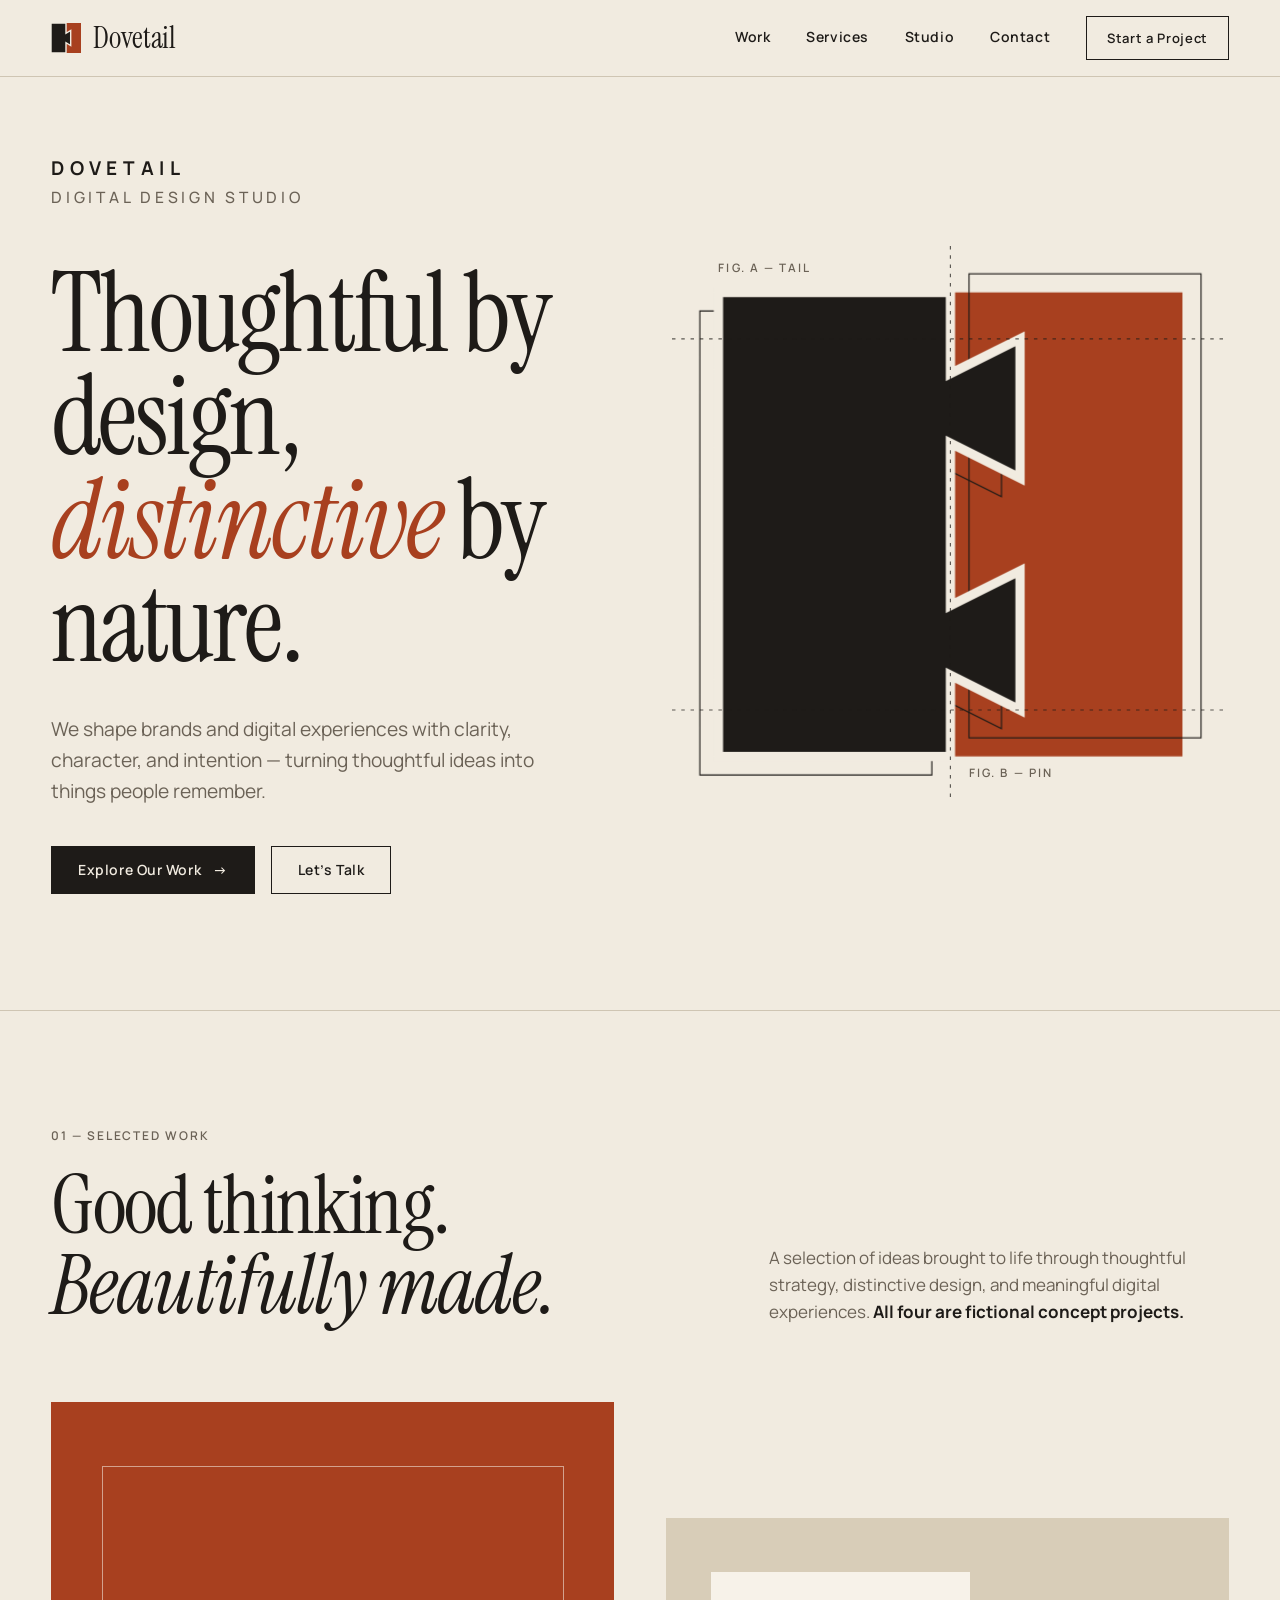
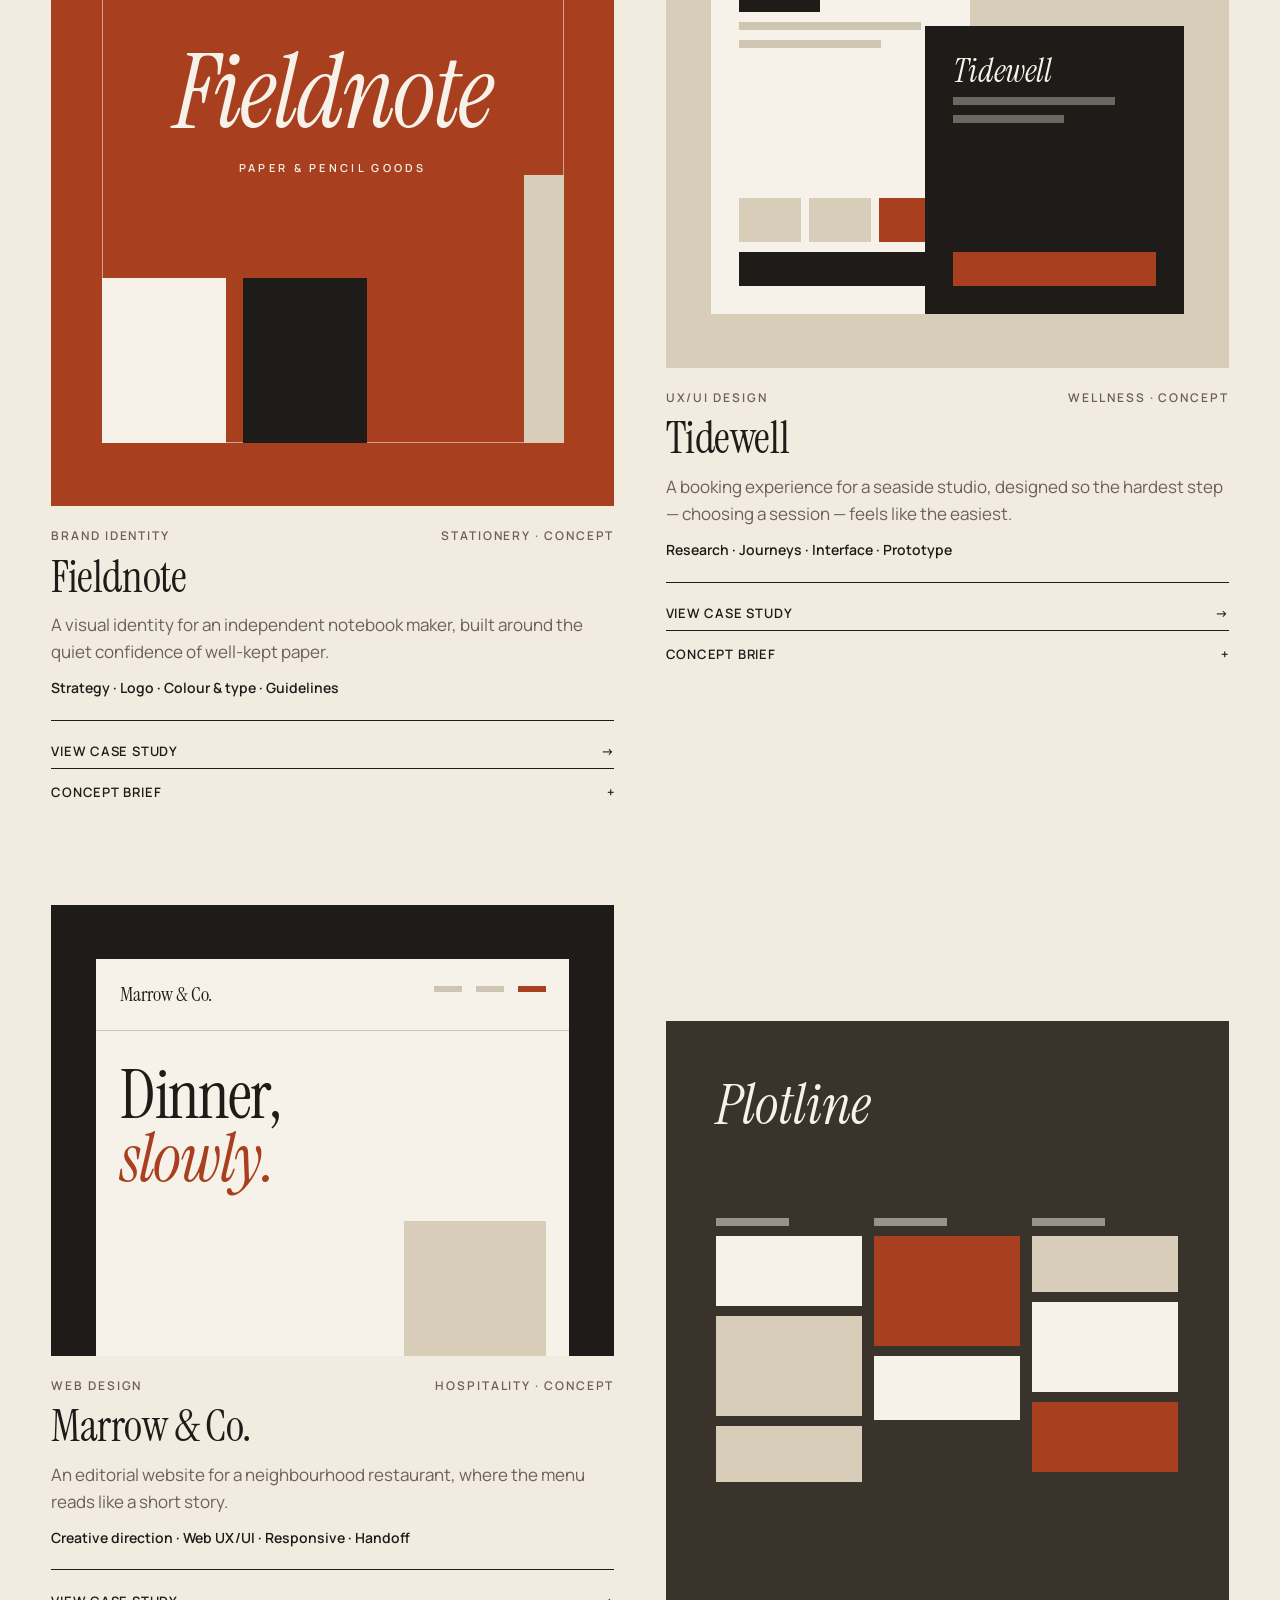
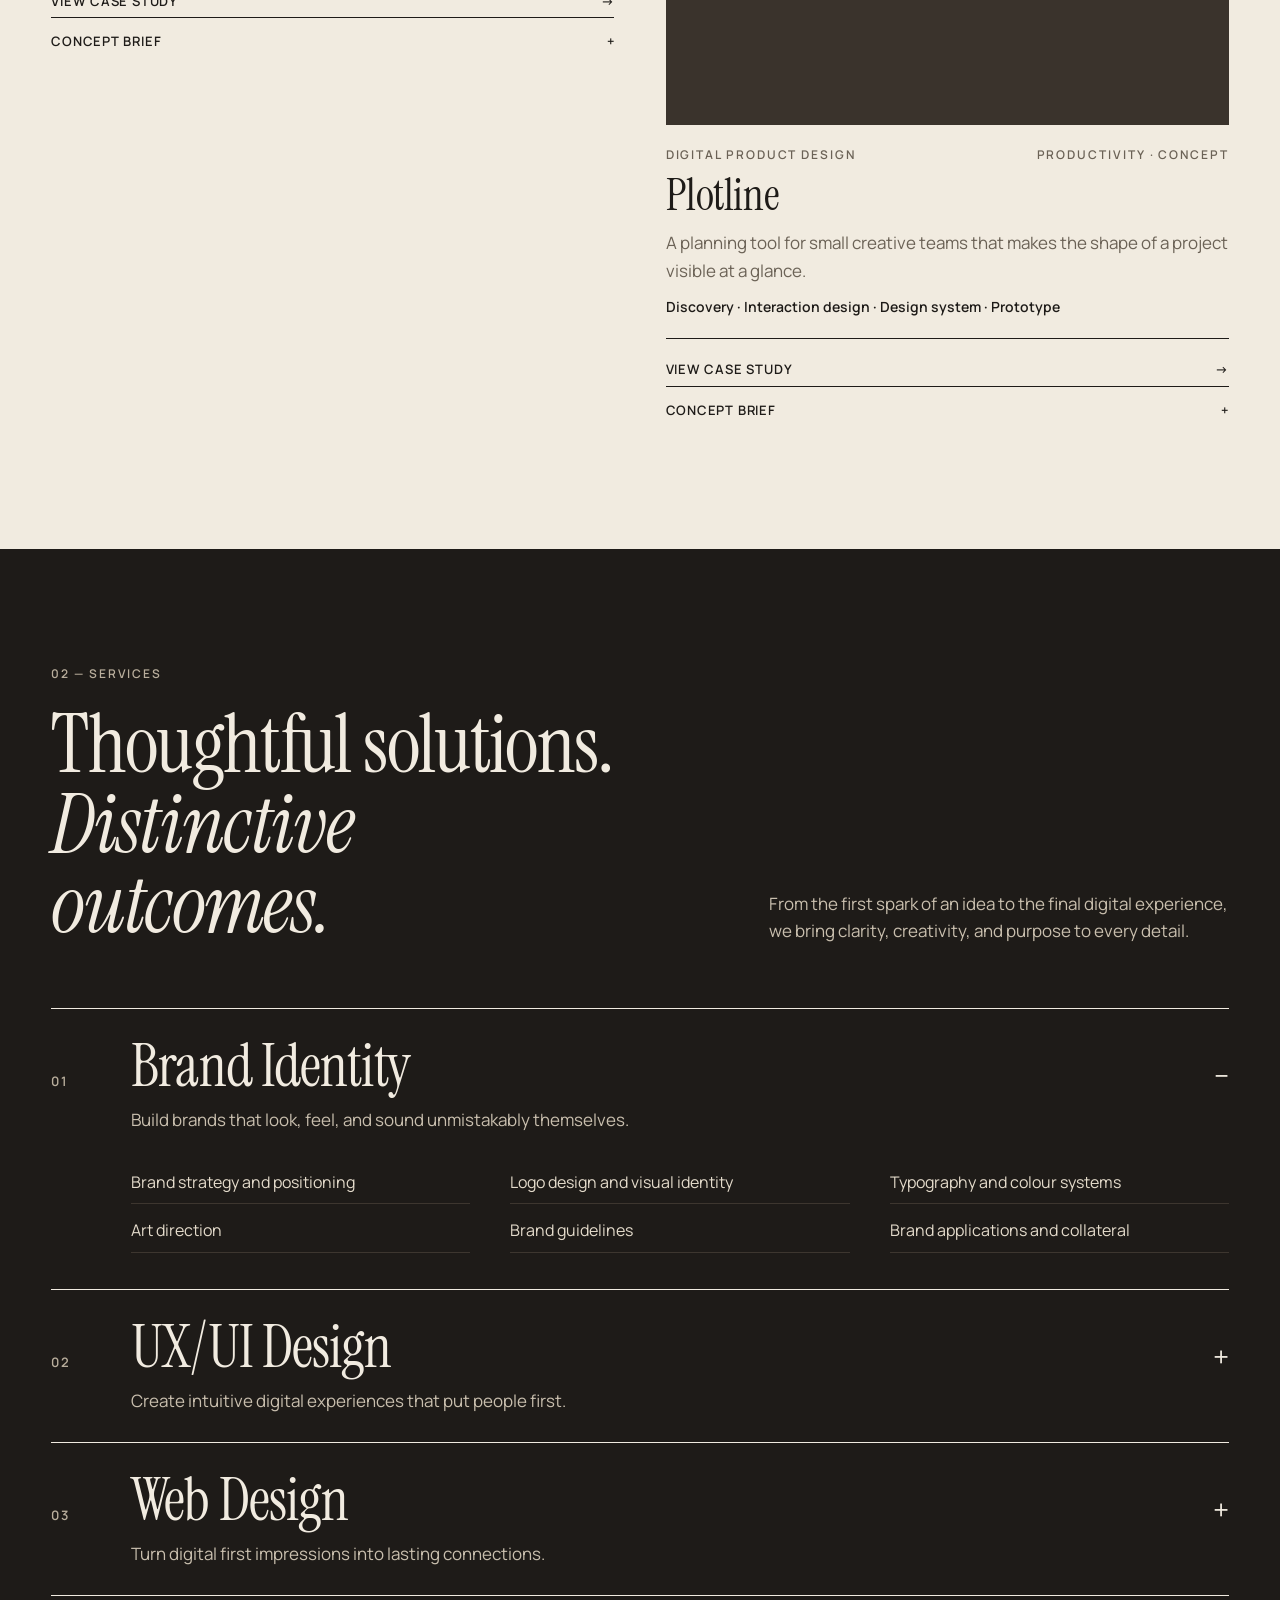
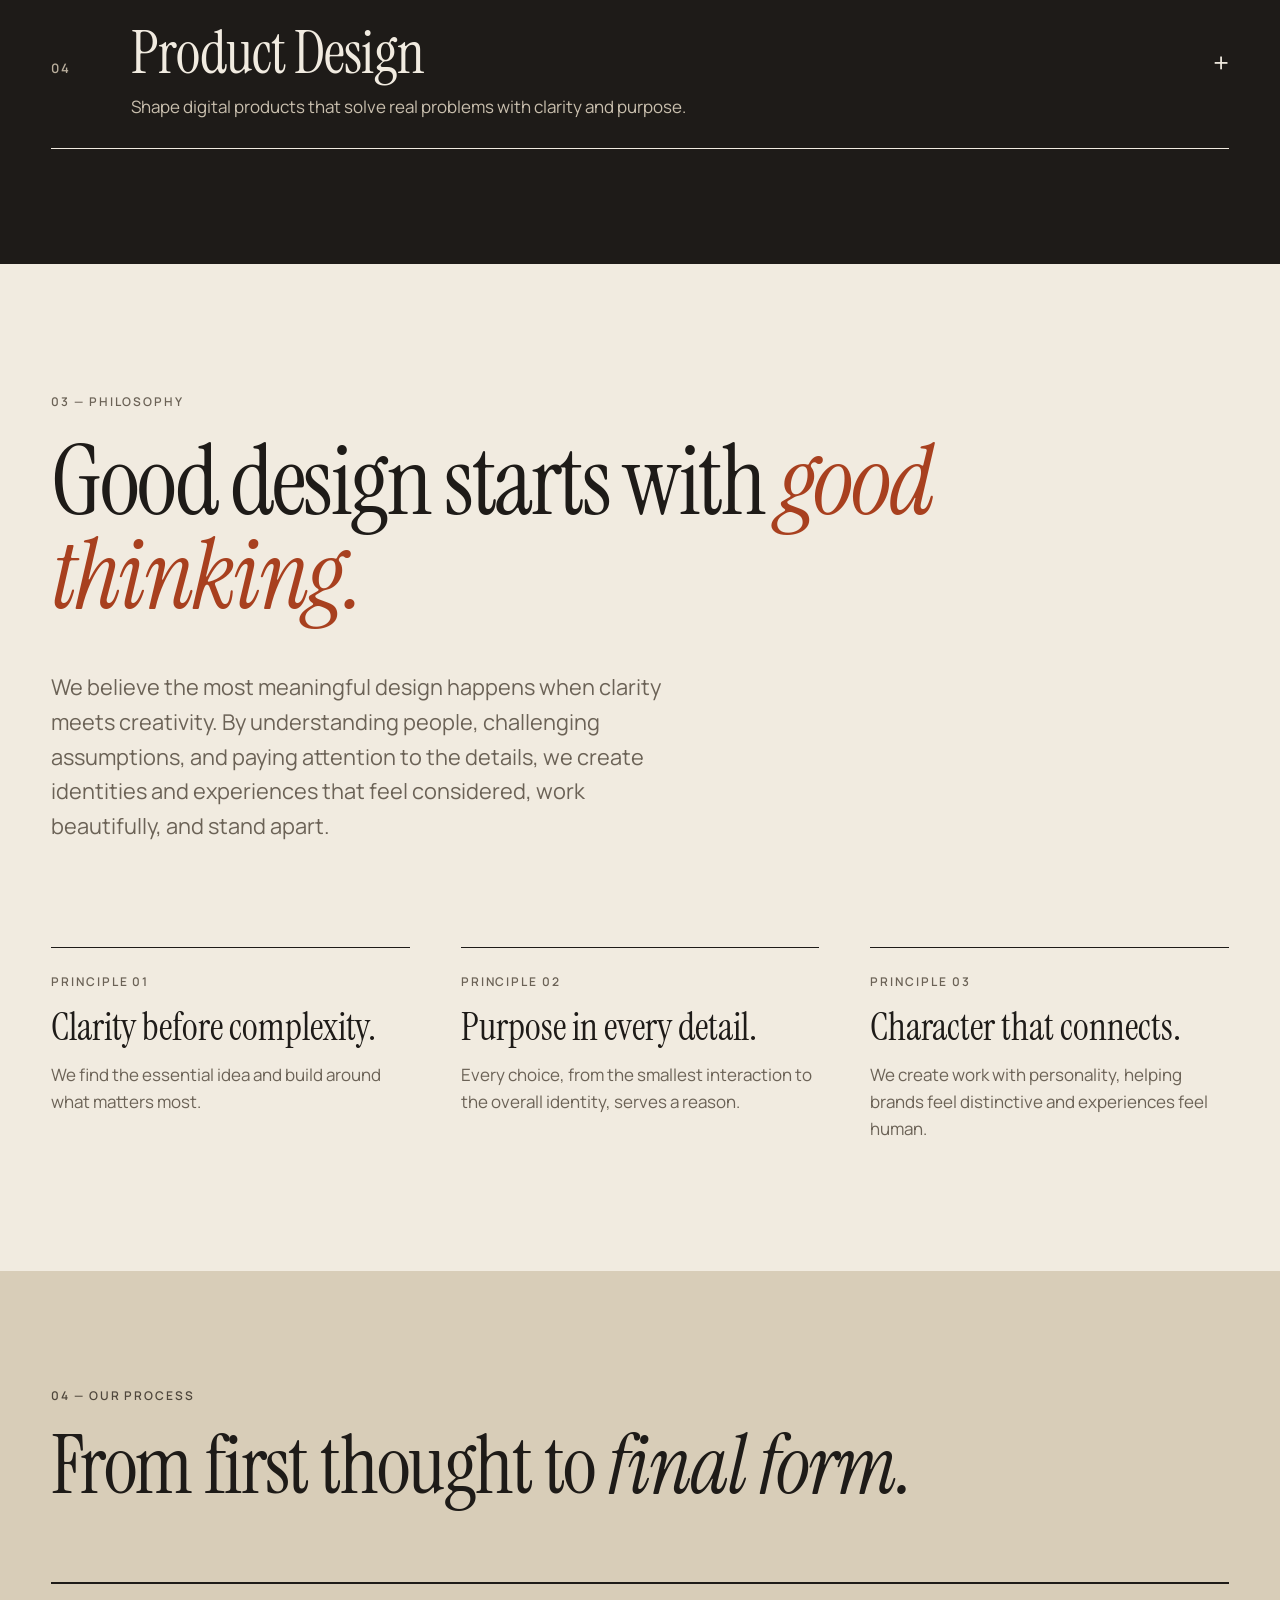
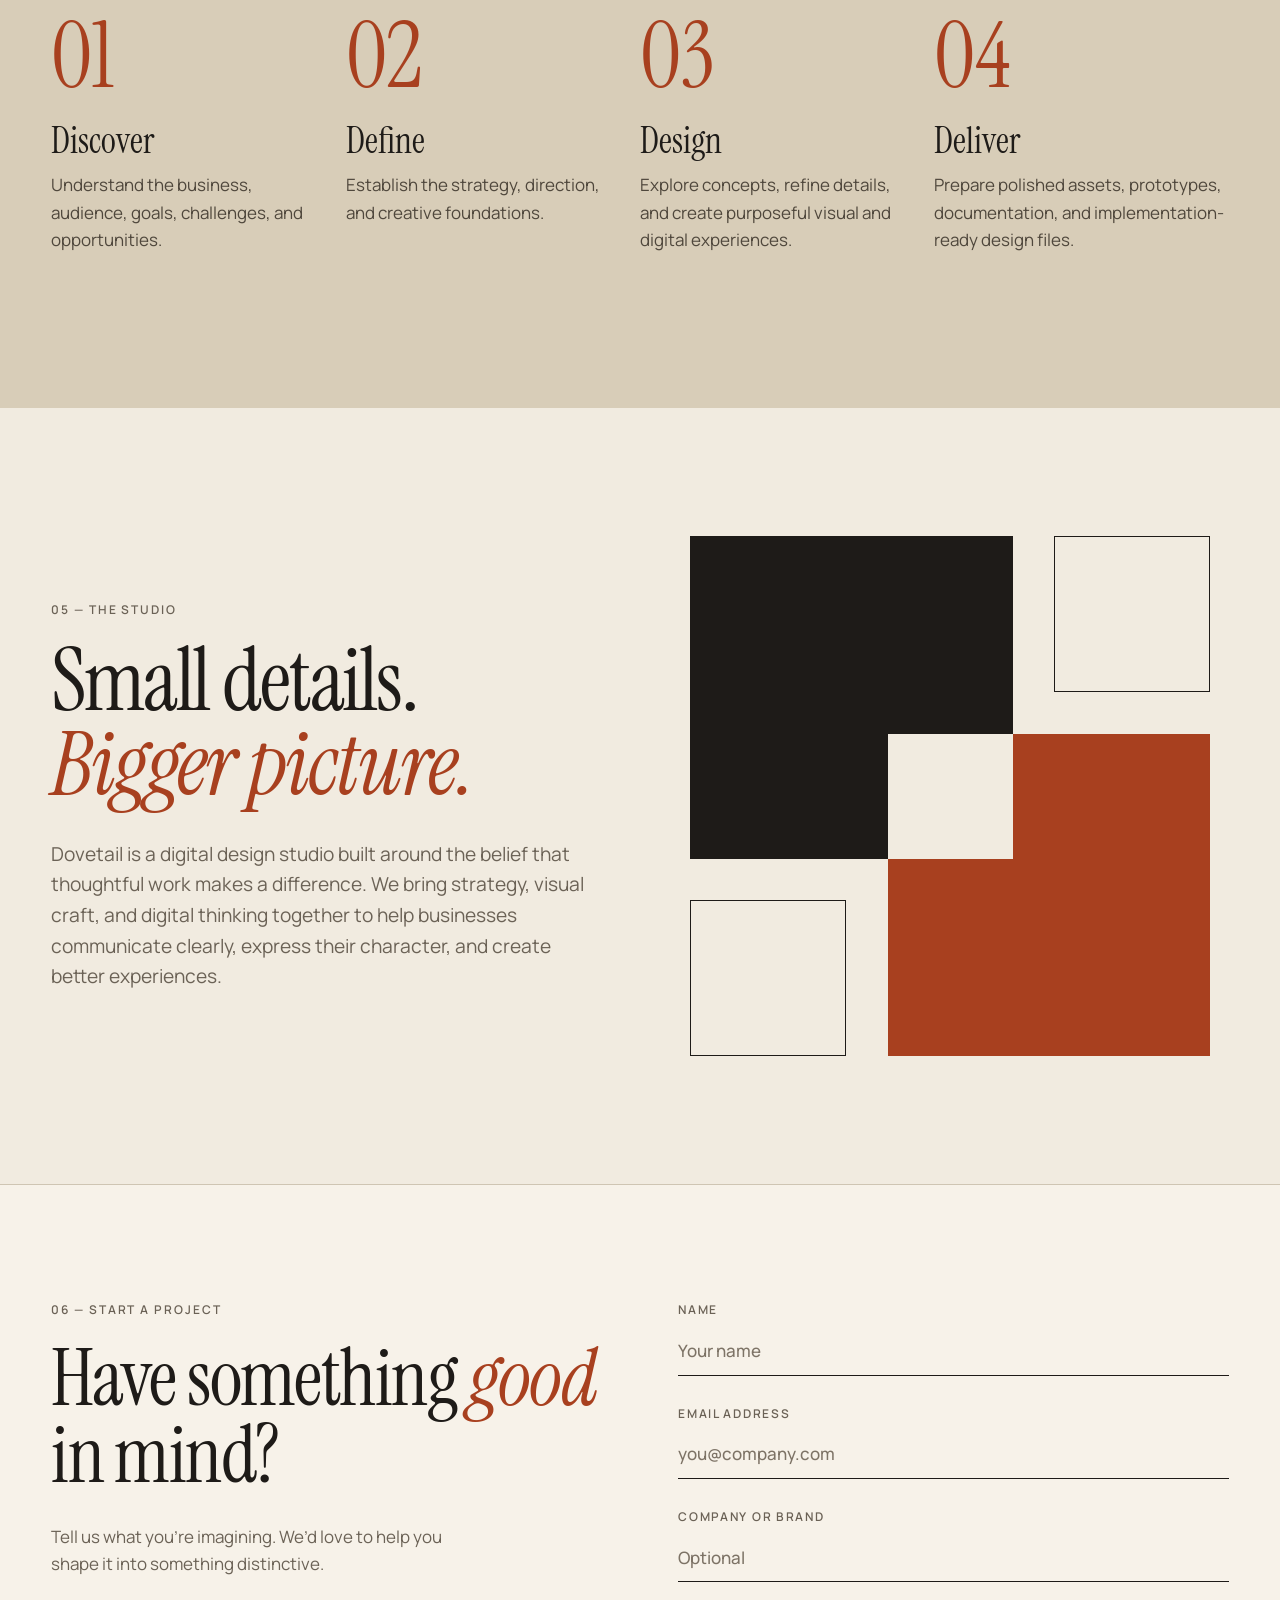
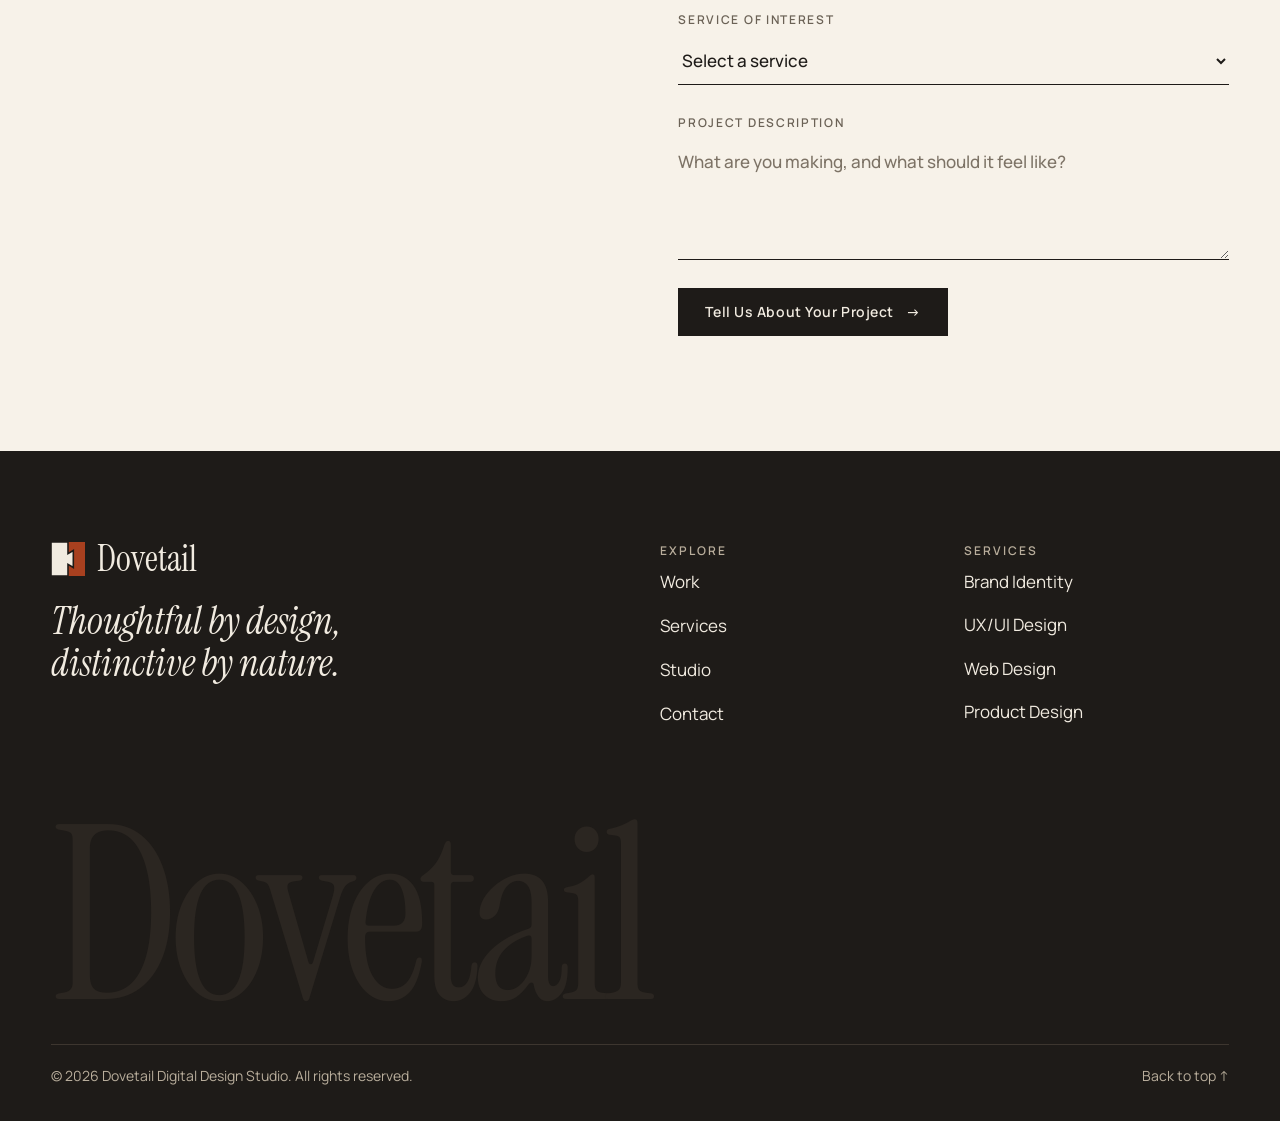
==== commit 8fbd5e6d: "Add files via upload" ====
--- a/index.html
+++ b/index.html
@@ -108,6 +108,7 @@
         <h3 class="serif">Fieldnote</h3>
         <p class="desc">A visual identity for an independent notebook maker, built around the quiet confidence of well-kept paper.</p>
         <p class="tags">Strategy · Logo · Colour &amp; type · Guidelines</p>
+        <a class="pview" href="case-study-fieldnote.html"><span>View case study</span><span aria-hidden="true">→</span></a>
         <div class="pbtn-wrap"><button class="pbtn" aria-expanded="false" aria-controls="b1" data-toggle="b1"><span>Concept brief</span><span aria-hidden="true" data-sign>+</span></button></div>
         <p class="brief" id="b1" hidden>The idea: a stationery brand should feel like the page it sells. A restrained wordmark, an italic voice for moments of warmth, and one earthy colour carried across covers, labels and packaging. This is an invented concept, not a real client engagement.</p>
       </article>
@@ -137,6 +138,7 @@
         <h3 class="serif">Tidewell</h3>
         <p class="desc">A booking experience for a seaside studio, designed so the hardest step — choosing a session — feels like the easiest.</p>
         <p class="tags">Research · Journeys · Interface · Prototype</p>
+        <a class="pview" href="case-study-tidewell.html"><span>View case study</span><span aria-hidden="true">→</span></a>
         <div class="pbtn-wrap"><button class="pbtn" aria-expanded="false" aria-controls="b2" data-toggle="b2"><span>Concept brief</span><span aria-hidden="true" data-sign>+</span></button></div>
         <p class="brief" id="b2" hidden>The idea: reduce booking to one decision per screen. Calm contrast, generous touch targets and plain language throughout. This is an invented concept, not a real client engagement.</p>
       </article>
@@ -159,6 +161,7 @@
         <h3 class="serif">Marrow &amp; Co.</h3>
         <p class="desc">An editorial website for a neighbourhood restaurant, where the menu reads like a short story.</p>
         <p class="tags">Creative direction · Web UX/UI · Responsive · Handoff</p>
+        <a class="pview" href="case-study-marrow-and-co.html"><span>View case study</span><span aria-hidden="true">→</span></a>
         <div class="pbtn-wrap"><button class="pbtn" aria-expanded="false" aria-controls="b3" data-toggle="b3"><span>Concept brief</span><span aria-hidden="true" data-sign>+</span></button></div>
         <p class="brief" id="b3" hidden>The idea: large type, slow pacing, and a reservation path that never leaves the first screen. Built to be handed to a developer with every state specified. This is an invented concept, not a real client engagement.</p>
       </article>
@@ -179,6 +182,7 @@
         <h3 class="serif">Plotline</h3>
         <p class="desc">A planning tool for small creative teams that makes the shape of a project visible at a glance.</p>
         <p class="tags">Discovery · Interaction design · Design system · Prototype</p>
+        <a class="pview" href="case-study-plotline.html"><span>View case study</span><span aria-hidden="true">→</span></a>
         <div class="pbtn-wrap"><button class="pbtn" aria-expanded="false" aria-controls="b4" data-toggle="b4"><span>Concept brief</span><span aria-hidden="true" data-sign>+</span></button></div>
         <p class="brief" id="b4" hidden>The idea: fewer views, each one doing a clear job. A compact component system keeps dense screens readable on desktop and phone alike. This is an invented concept, not a real client engagement.</p>
       </article>
--- a/styles.css
+++ b/styles.css
@@ -158,3 +158,71 @@
   @keyframes rv{from{opacity:0;transform:translateY(32px)}to{opacity:1;transform:none}}
  }
 }
+
+/* view case study link on cards */
+.pview{display:flex;justify-content:space-between;align-items:center;margin-top:20px;min-height:48px;padding-top:14px;border-top:1px solid var(--ink);font:600 13px/1.4 'Manrope',sans-serif;letter-spacing:.06em;text-transform:uppercase;color:var(--ink)}
+.pview span{display:inline-block;transition:transform .25s}
+.pview:hover,.pview:focus-visible{color:var(--accent)}
+.pview:hover span,.pview:focus-visible span{transform:translateX(6px)}
+.pview+.pbtn-wrap{margin-top:0}
+
+/* case study pages */
+.cs-hero{padding:clamp(40px,6vw,80px) 0 clamp(56px,8vw,112px)}
+.cs-hero .back{display:inline-block;font-size:13px;font-weight:600;letter-spacing:.06em;margin-bottom:clamp(40px,6vw,88px);min-height:44px;padding-top:10px;opacity:.85}
+.cs-hero .back:hover{opacity:1;text-decoration:underline}
+.cs-hero h1{font-size:clamp(64px,12vw,180px);line-height:.92;letter-spacing:-.03em;margin-top:20px}
+.cs-hero .lede{max-width:620px;margin-top:clamp(24px,3vw,40px);font-size:clamp(18px,1.7vw,22px);opacity:.88}
+.cs-sec{padding:clamp(56px,8vw,112px) 0}
+.cs-border{border-top:1px solid var(--line)}
+.cs-sand{background:var(--sand)}
+.cs-sand .eyebrow{color:#4F473C}
+.cs-meta{display:grid;grid-template-columns:repeat(auto-fit,minmax(min(220px,100%),1fr));gap:32px;margin:0}
+.cs-meta>div{border-top:1px solid var(--ink);padding-top:16px}
+.cs-meta dd{margin:8px 0 0;font-size:17px;font-weight:600}
+.cs-note{margin-top:32px;font-size:14px;color:var(--muted)}
+.cs-two{display:grid;grid-template-columns:repeat(auto-fit,minmax(min(380px,100%),1fr));gap:clamp(32px,5vw,80px)}
+.cs-body{margin-top:16px;font-size:clamp(18px,1.7vw,22px);line-height:1.5;max-width:560px}
+.cs-h2{font-size:clamp(44px,6vw,84px);line-height:.98;letter-spacing:-.02em;margin-top:18px}
+.cs-h2 em{color:var(--accent)}
+.cs-sub{margin-top:16px;color:var(--muted)}
+.cs-steps{margin-top:clamp(40px,6vw,72px);display:grid;gap:0}
+.cs-steps li{display:grid;grid-template-columns:clamp(72px,10vw,150px) minmax(0,1fr);gap:20px;padding:clamp(24px,3vw,40px) 0;border-top:2px solid var(--ink)}
+.cs-steps li:last-child{border-bottom:2px solid var(--ink)}
+.cs-steps .n{font-size:clamp(56px,7vw,104px);line-height:1;color:var(--accent)}
+.cs-steps h3{font-size:clamp(32px,3.4vw,48px);line-height:1.05}
+.cs-steps p{margin-top:12px;max-width:640px;color:#4F473C}
+.cs-steps p.out{font-size:13px;font-weight:700;letter-spacing:.08em;text-transform:uppercase;color:var(--ink)}
+.shots{margin-top:clamp(32px,5vw,56px);display:grid;grid-template-columns:repeat(2,minmax(0,1fr));gap:clamp(32px,4vw,56px) clamp(20px,3vw,40px)}
+.shot{margin:0}
+.shot.wide{grid-column:1/-1}
+.shot-art{position:relative;overflow:hidden;width:100%;display:flex;align-items:center;justify-content:center}
+.shot figcaption{margin-top:14px;display:grid;gap:4px;font-size:15px}
+.shot figcaption b{font-size:13px;letter-spacing:.08em;text-transform:uppercase}
+.shot figcaption span{color:var(--muted)}
+@media (max-width:760px){.shots{grid-template-columns:minmax(0,1fr)}.cs-steps li{grid-template-columns:56px minmax(0,1fr)}}
+.sw{font:600 9px/1 Manrope,sans-serif;letter-spacing:.1em;text-transform:uppercase;margin:6px 0 0}
+.phone{height:88%;aspect-ratio:9/19;max-width:90%;border-radius:22px;border:6px solid #1E1B18;overflow:hidden;position:relative;font-family:Manrope,sans-serif;color:#1E1B18}
+.opt{display:grid;gap:2px;padding:9px 10px;border:1px solid #CFC5B3;background:#F7F2E9}
+.opt.on{border-color:#1E1B18;background:#fff}
+.opt b{font-size:12px}
+.opt span{font-size:10px;color:#6B6256}
+.chip{padding:8px;text-align:center;font:600 10px/1 Manrope,sans-serif;border:1px solid #CFC5B3;background:#F7F2E9;color:#1E1B18}
+.chip.on{background:#1E1B18;color:#F7F2E9;border-color:#1E1B18}
+.mbtn{padding:11px;text-align:center;font:600 11px/1 Manrope,sans-serif;background:#1E1B18;color:#F7F2E9}
+.browser{width:88%;max-height:90%;background:#F7F2E9;box-shadow:0 14px 40px rgba(0,0,0,.18);display:flex;flex-direction:column;overflow:hidden;font-family:Manrope,sans-serif;color:#1E1B18;aspect-ratio:auto}
+.bchrome{display:flex;align-items:center;gap:5px;padding:7px 10px;background:#E7DECB;border-bottom:1px solid #CFC5B3;flex:none}
+.bchrome i{width:7px;height:7px;border-radius:50%;background:#B9AE9C}
+.bchrome span{margin-left:8px;font-size:9px;color:#6B6256}
+.bbody{position:relative;flex:1;overflow:hidden;min-height:0}
+.cs-reflect{margin-top:clamp(28px,4vw,48px);display:grid;grid-template-columns:repeat(auto-fit,minmax(min(280px,100%),1fr));gap:clamp(28px,4vw,56px)}
+.cs-reflect>div{border-top:1px solid var(--ink);padding-top:20px}
+.cs-reflect h3{font-size:clamp(28px,2.8vw,38px);line-height:1.05}
+.cs-reflect p{margin-top:12px;color:var(--muted)}
+.cs-next{background:var(--ink);color:var(--ground);padding:clamp(56px,8vw,104px) 0}
+.cs-next .wrap{display:flex;flex-wrap:wrap;gap:32px;justify-content:space-between;align-items:end}
+.cs-next .eyebrow{color:#B9AE9C}
+.cs-next .nxt{display:inline-block;margin-top:12px;font-size:clamp(48px,8vw,112px);line-height:1;letter-spacing:-.02em;transition:color .25s}
+.cs-next .nxt:hover,.cs-next .nxt:focus-visible{color:var(--accent)}
+.cs-next .btn{background:var(--ground);color:var(--ink);border-color:var(--ground)}
+.cs-next .btn:hover,.cs-next .btn:focus-visible{background:var(--accent);border-color:var(--accent);color:var(--ground)}
+.shot.wide .browser{height:86%;max-height:none}
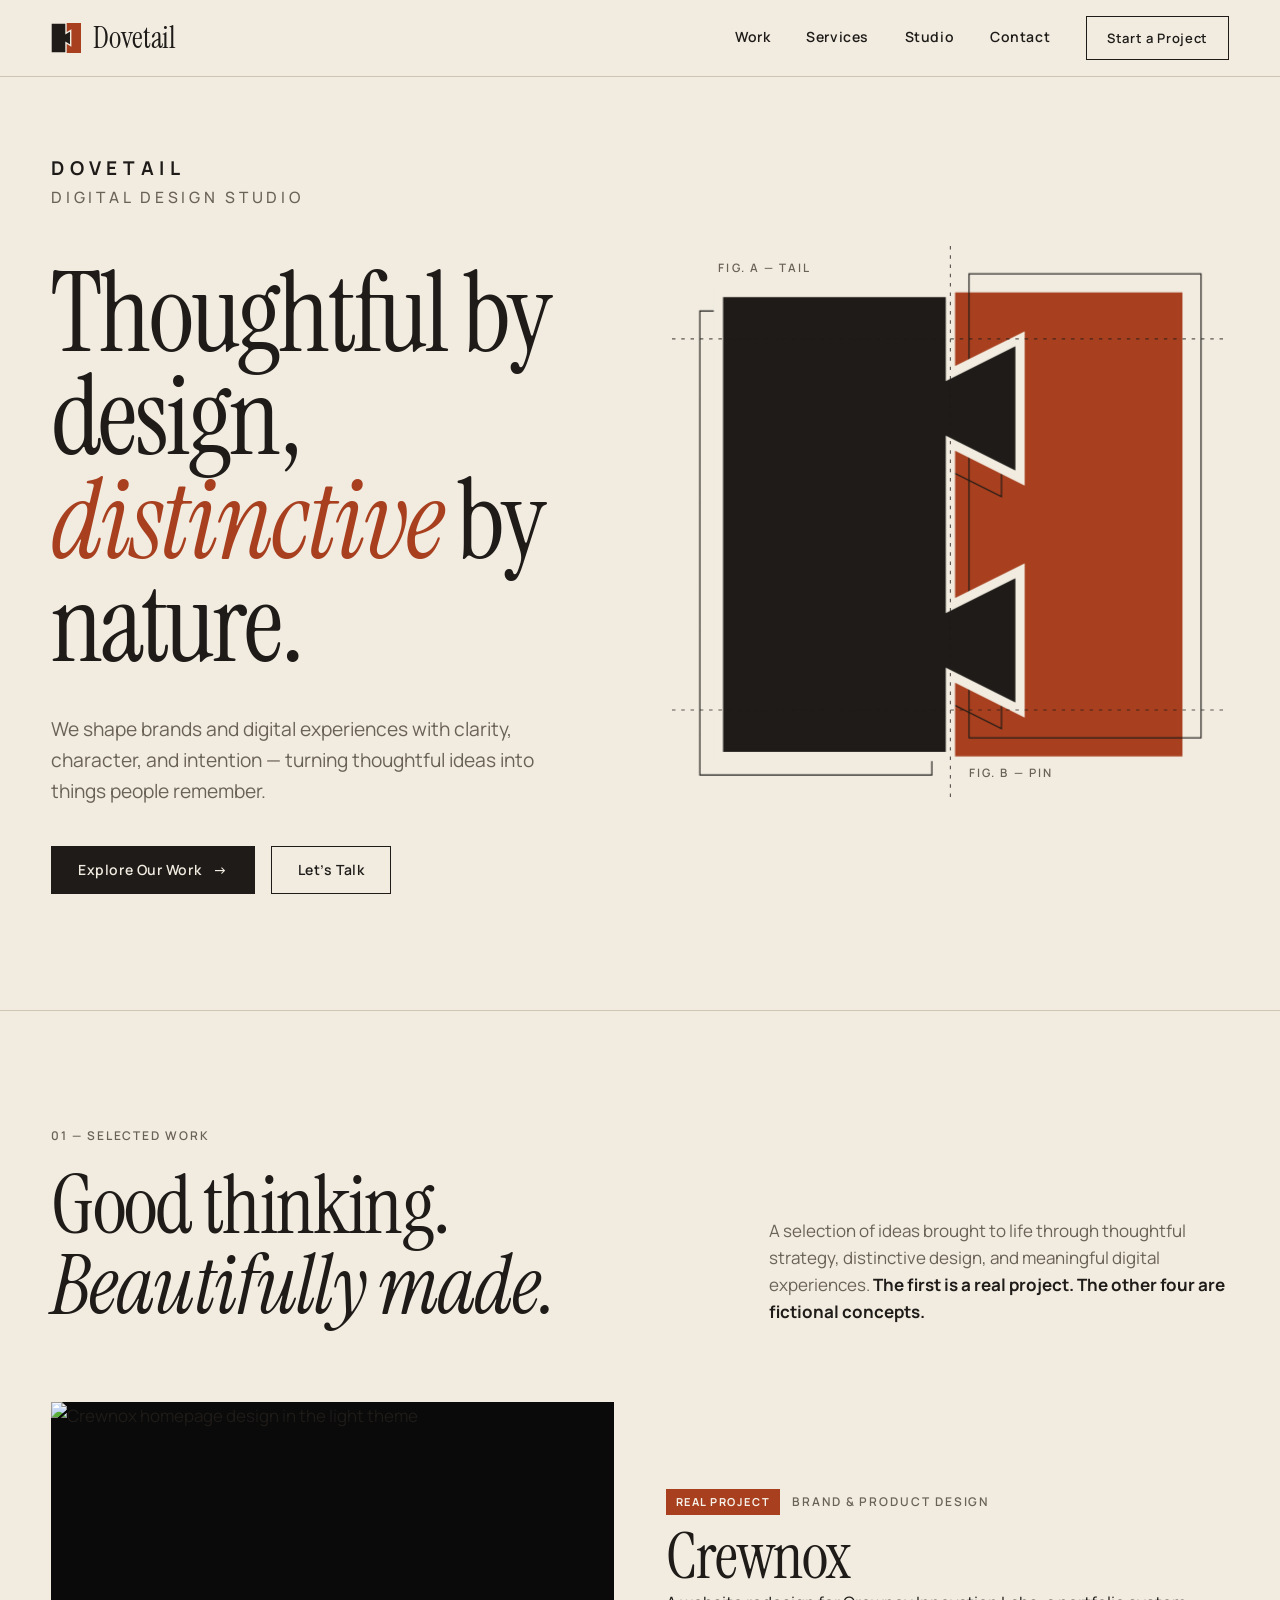
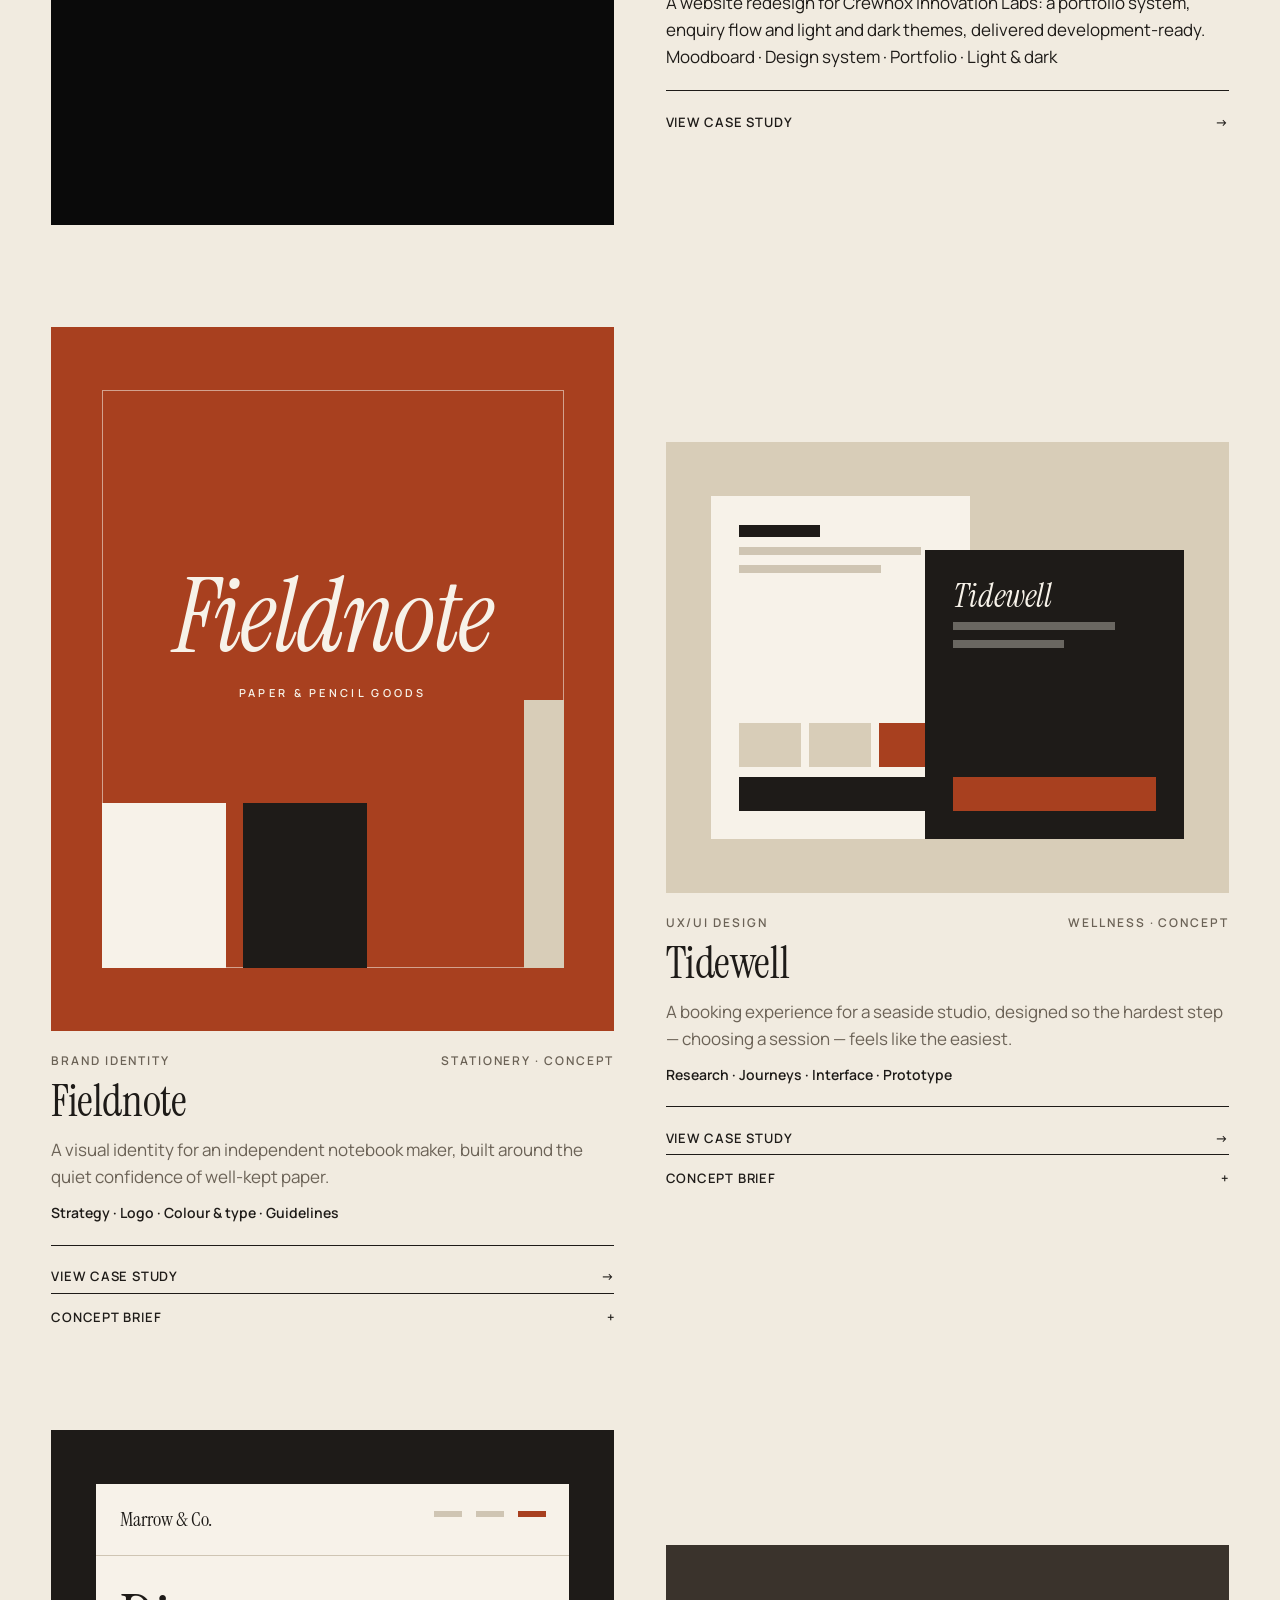
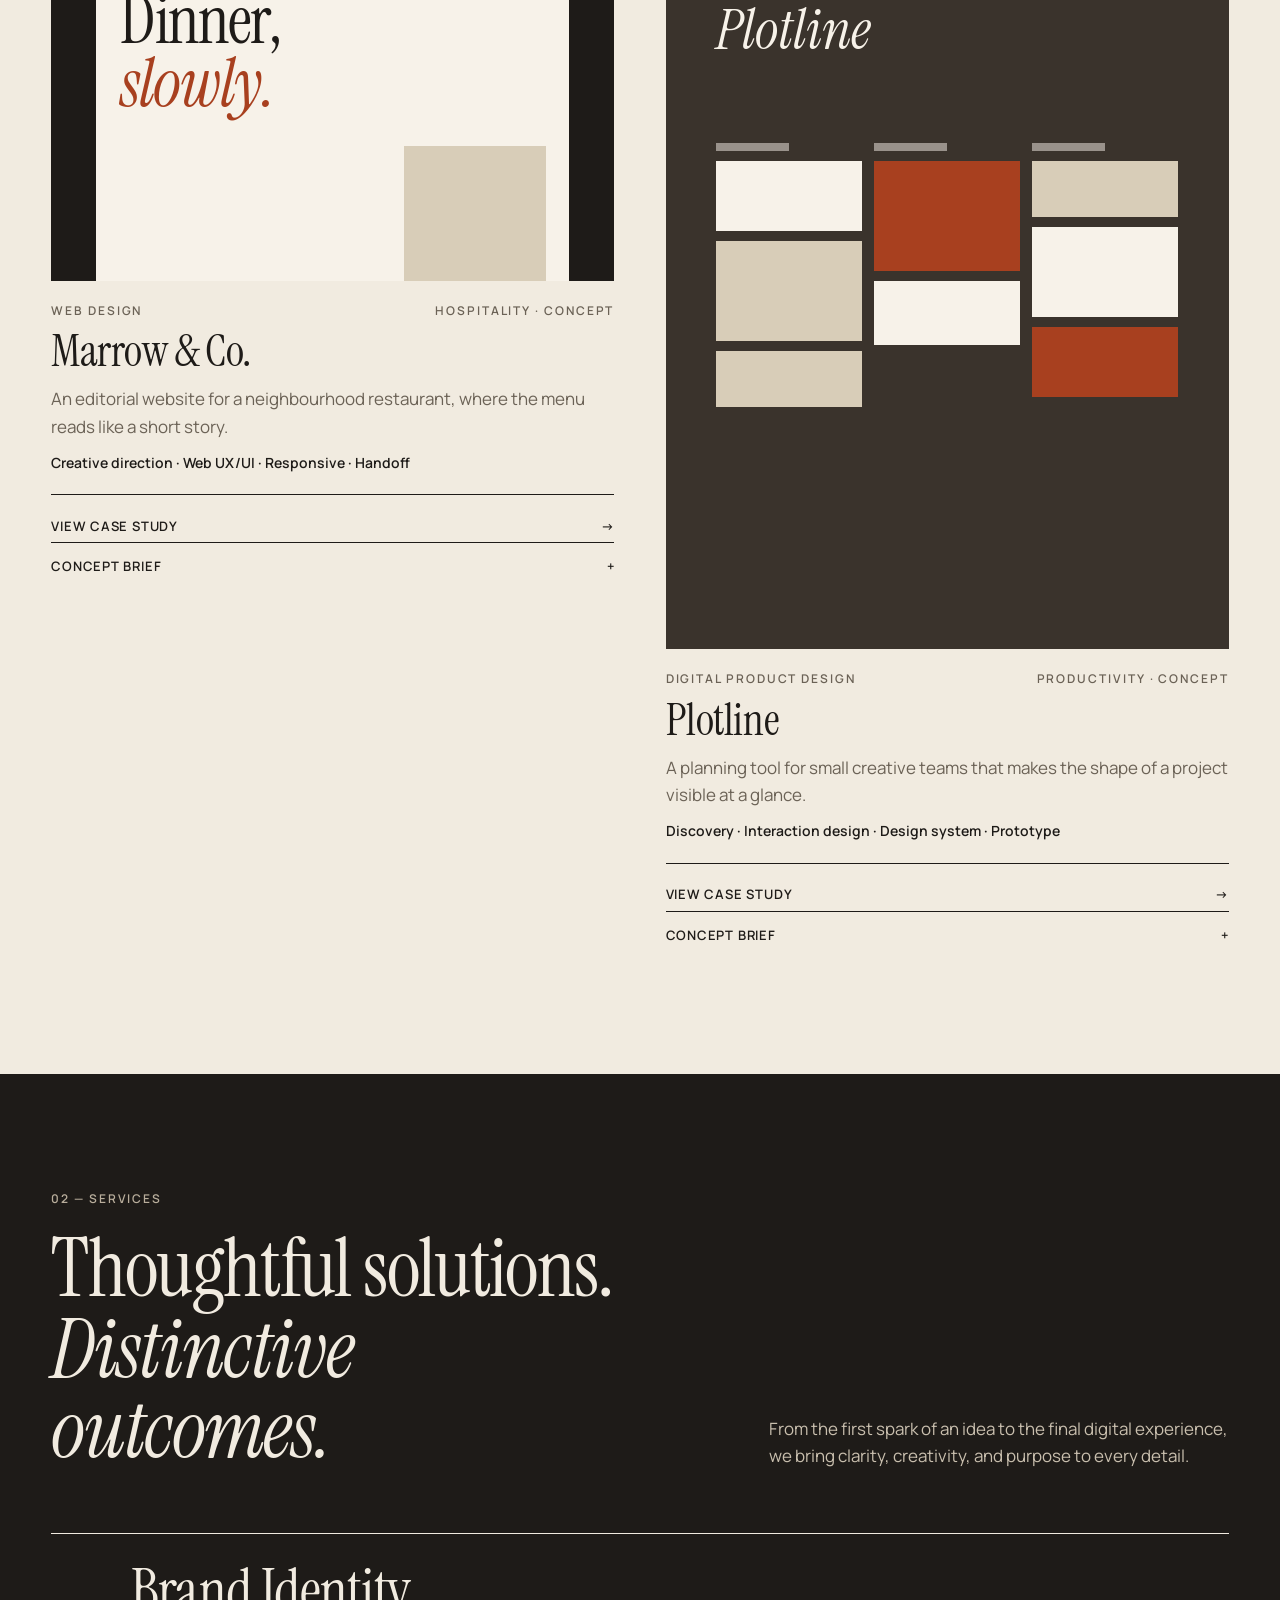
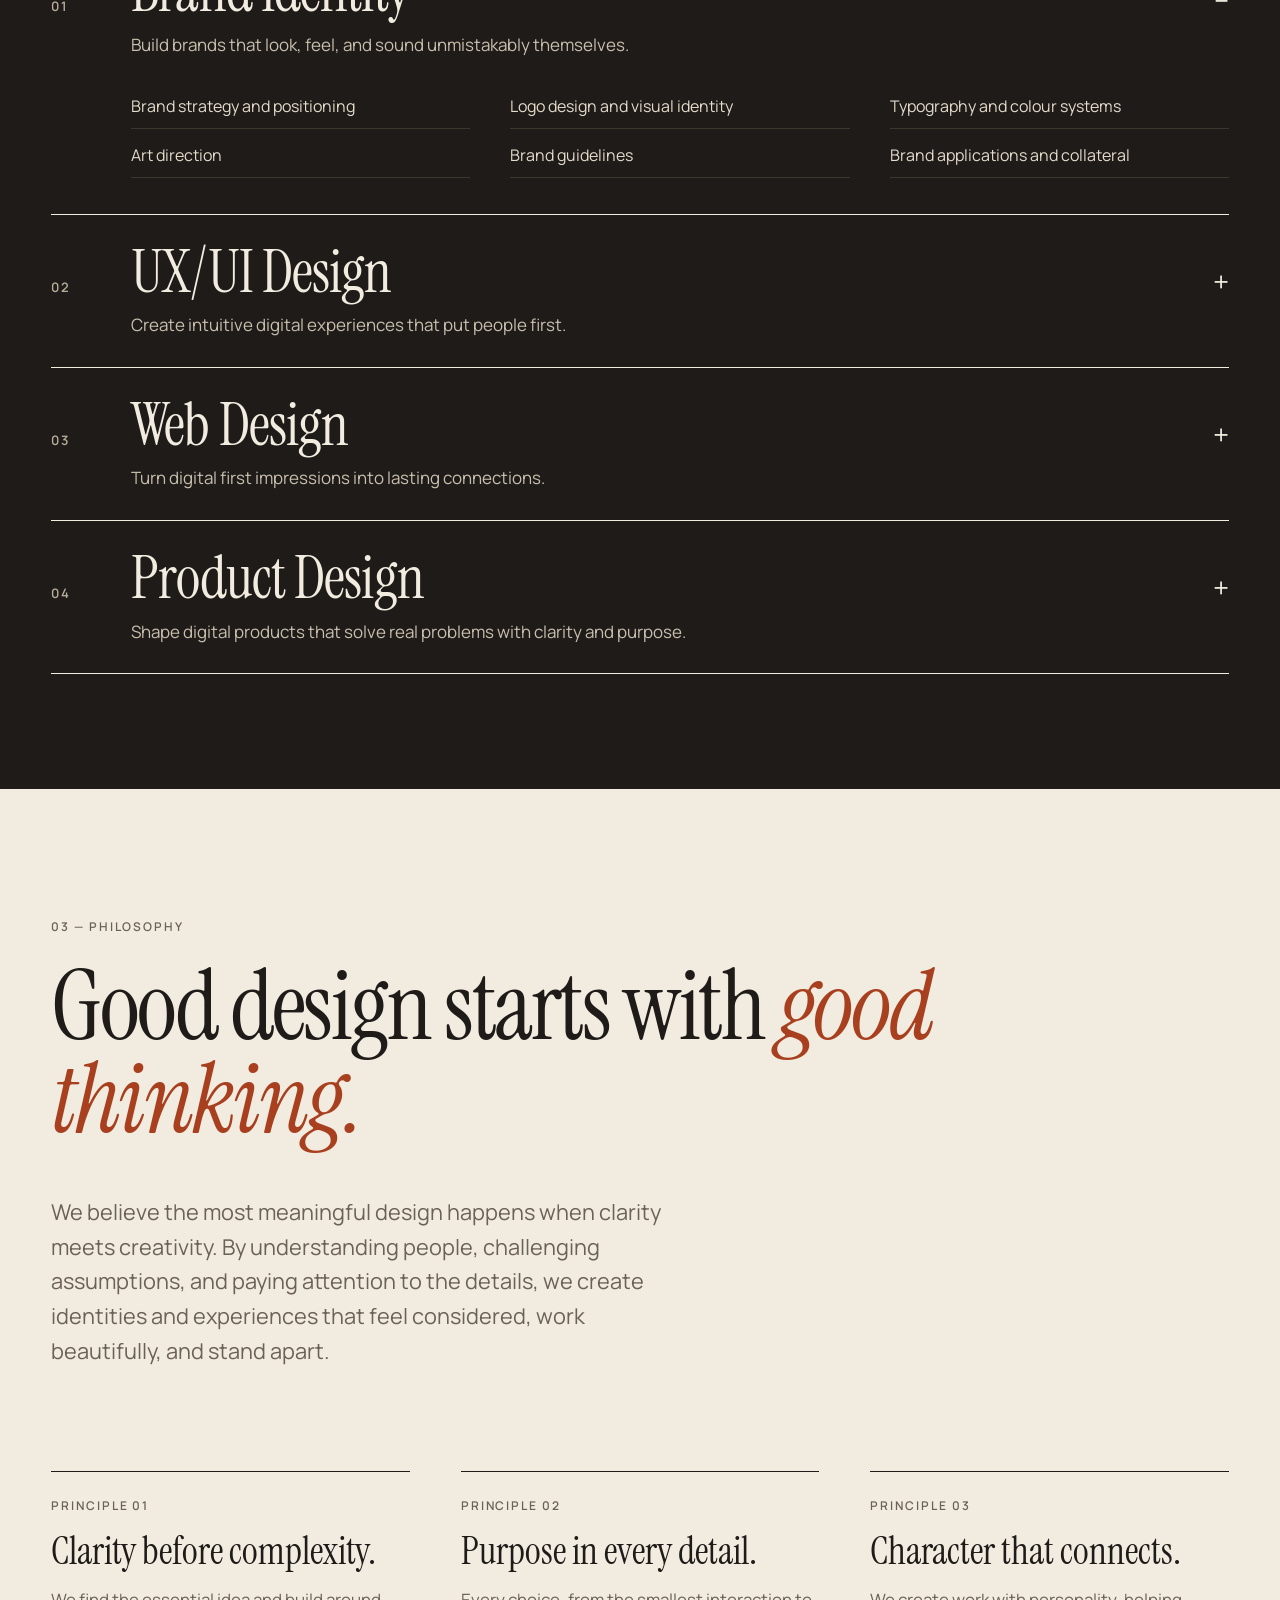
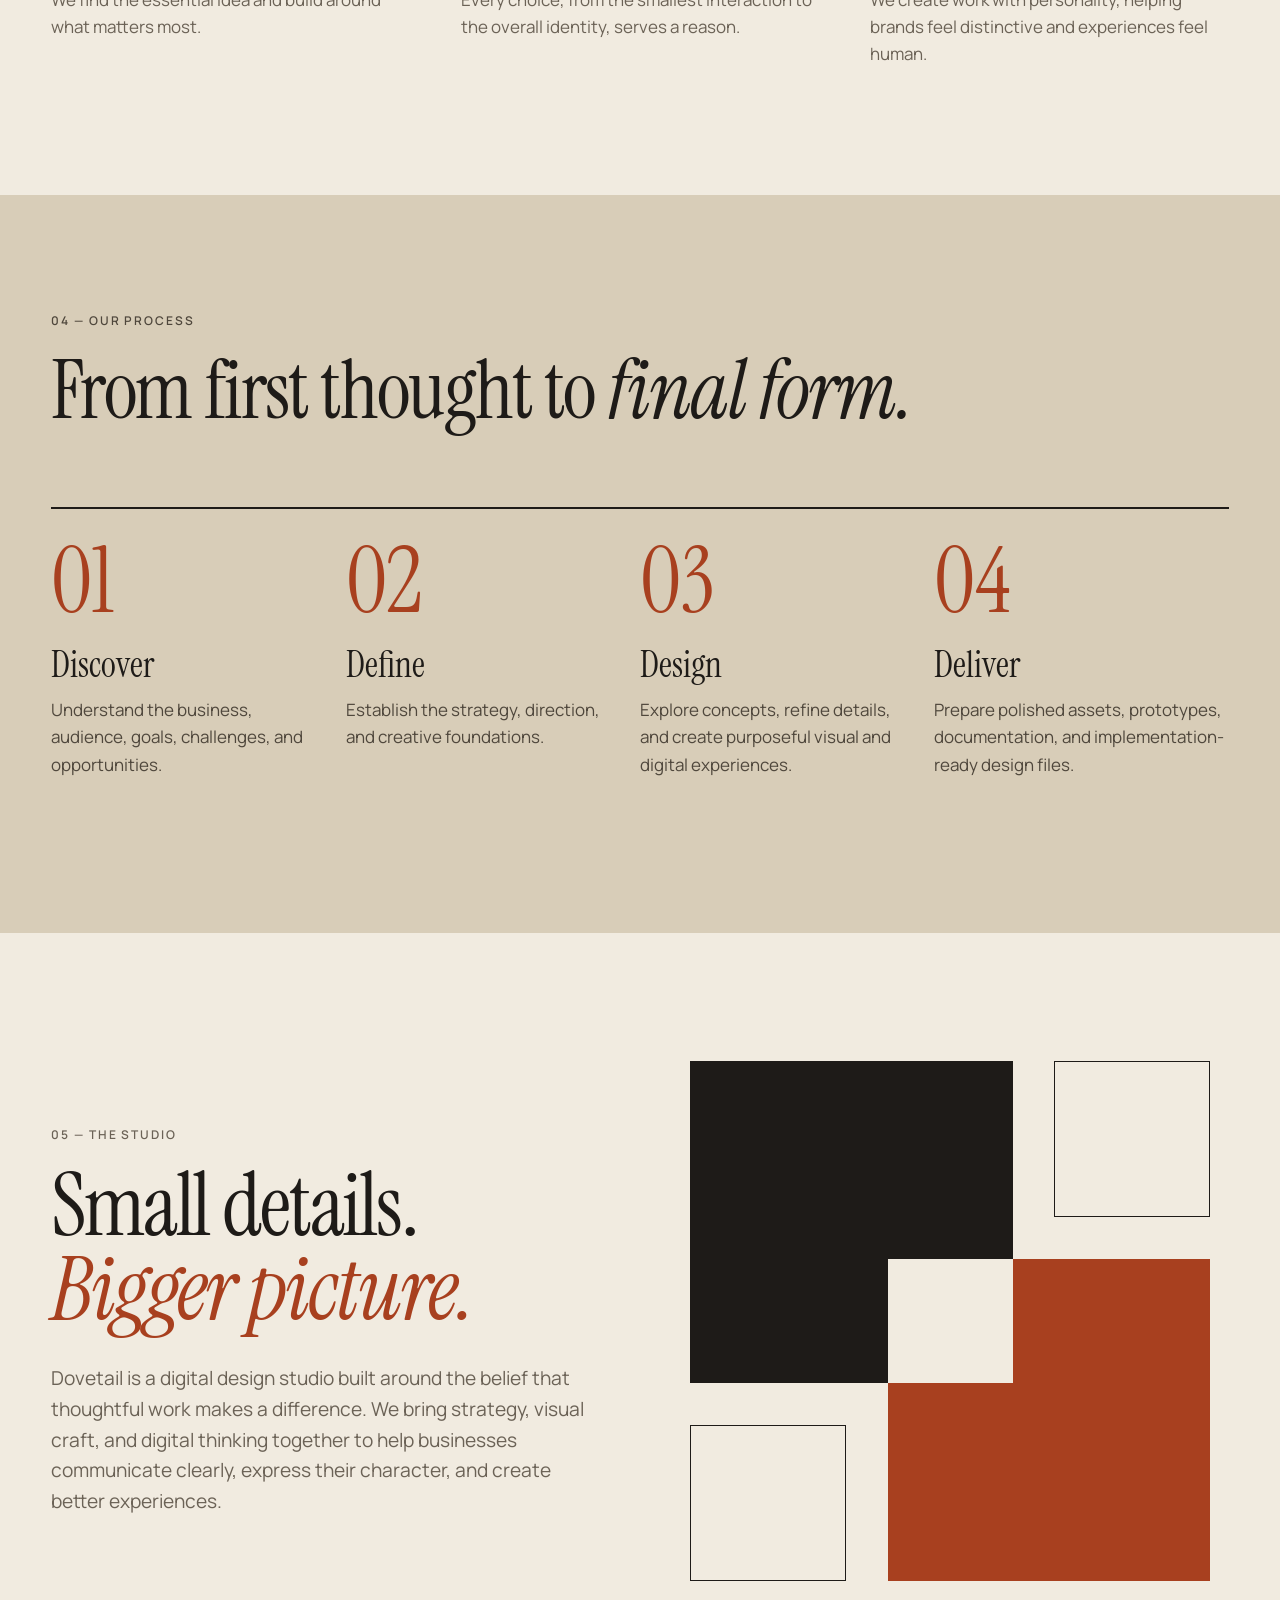
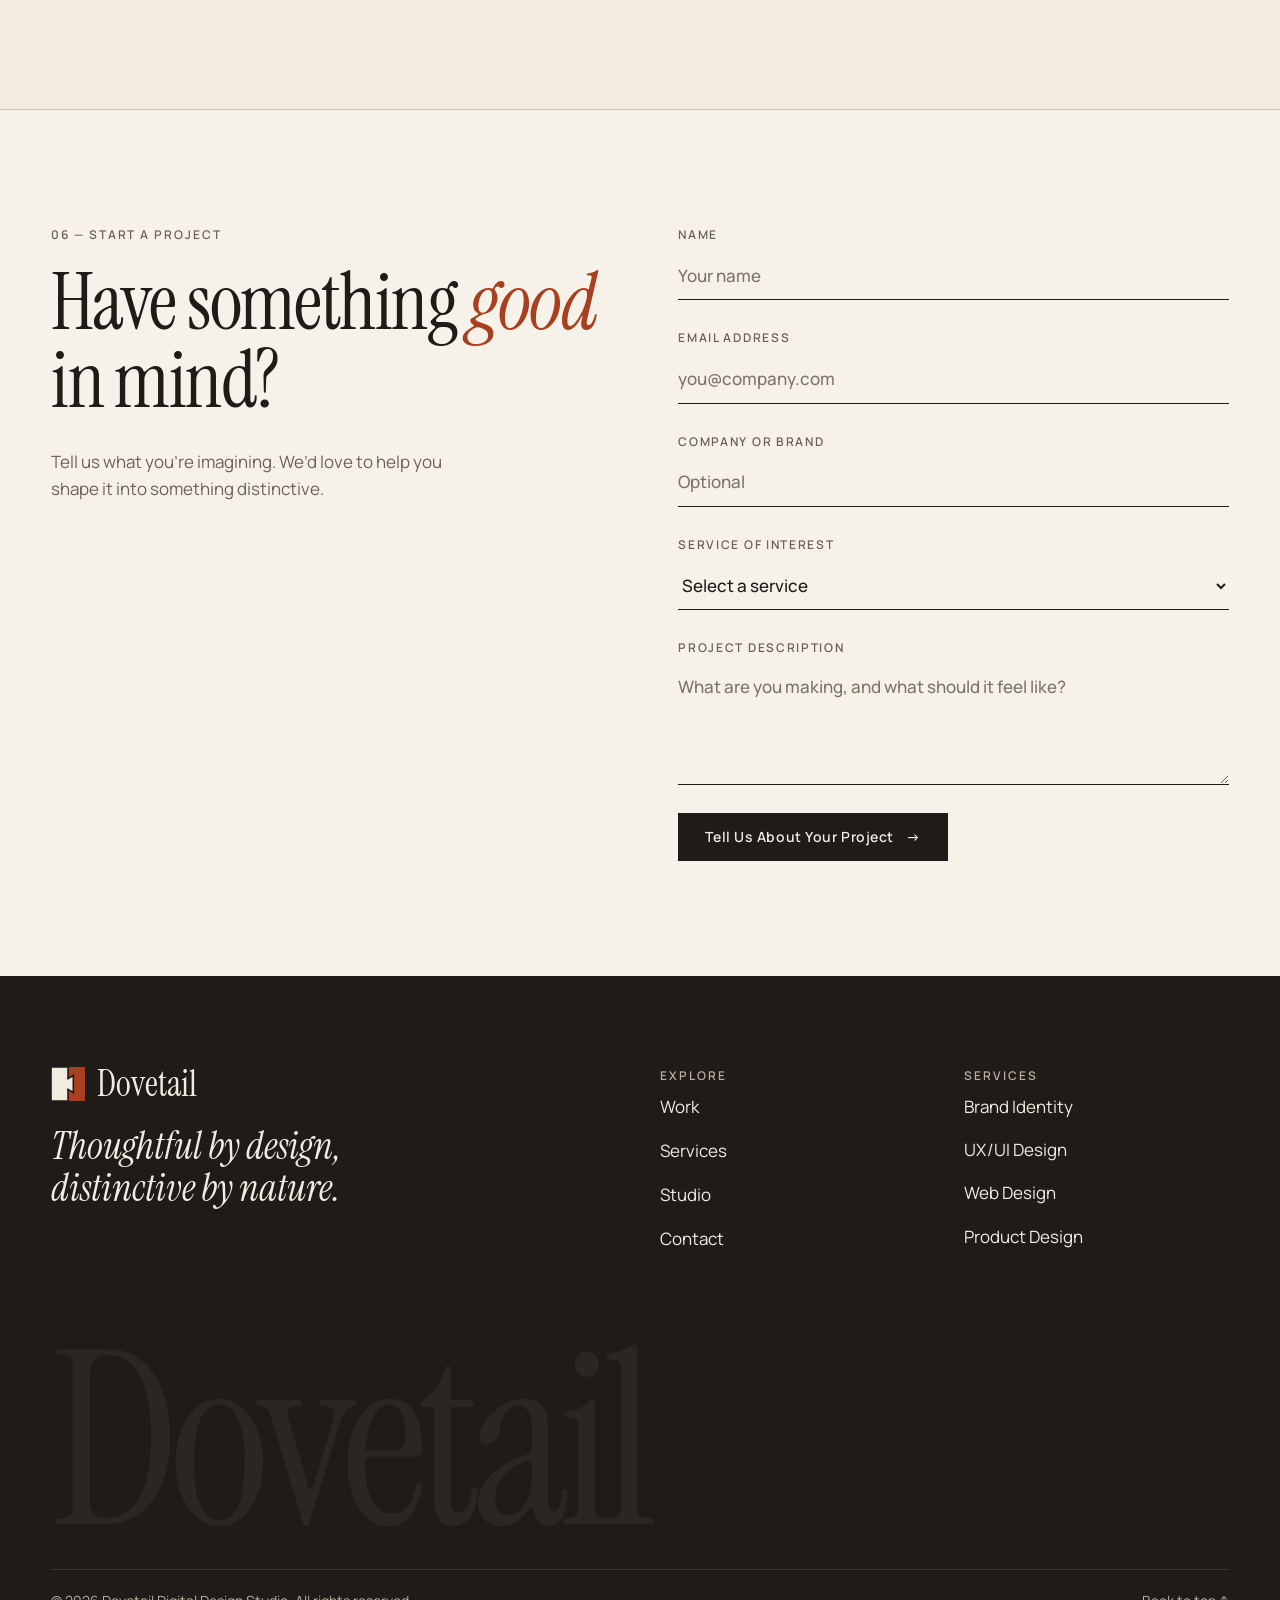
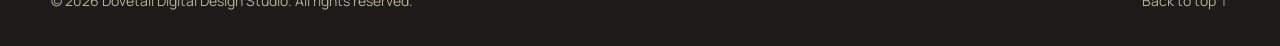
==== commit dc29215a: "Add files via upload" ====
--- a/index.html
+++ b/index.html
@@ -86,8 +86,19 @@
         <p class="eyebrow">01 — Selected Work</p>
         <h2 class="serif">Good thinking.<br><em>Beautifully made.</em></h2>
       </div>
-      <p class="side">A selection of ideas brought to life through thoughtful strategy, distinctive design, and meaningful digital experiences. <strong style="color:var(--ink)">All four are fictional concept projects.</strong></p>
-    </div>
+      <p class="side">A selection of ideas brought to life through thoughtful strategy, distinctive design, and meaningful digital experiences. <strong style="color:var(--ink)">The first is a real project. The other four are fictional concepts.</strong></p>
+    </div>
+
+    <article class="feat rv">
+      <div class="art"><img src="https://framerusercontent.com/images/LKPsiisdpiBbZwflSWejZBzWF8.png?width=900" width="1172" height="3184" alt="Crewnox homepage design in the light theme" loading="lazy" decoding="async"></div>
+      <div>
+        <p class="pmeta" style="justify-content:flex-start;gap:12px;margin-top:0"><span class="badge">Real project</span><span class="eyebrow" style="align-self:center">Brand &amp; Product Design</span></p>
+        <h3 class="serif">Crewnox</h3>
+        <p class="desc">A website redesign for Crewnox Innovation Labs: a portfolio system, enquiry flow and light and dark themes, delivered development-ready.</p>
+        <p class="tags">Moodboard · Design system · Portfolio · Light &amp; dark</p>
+        <a class="pview" href="case-study-crewnox.html"><span>View case study</span><span aria-hidden="true">→</span></a>
+      </div>
+    </article>
 
     <div class="wk">
       <!-- 1 -->
--- a/styles.css
+++ b/styles.css
@@ -226,3 +226,27 @@
 .cs-next .btn{background:var(--ground);color:var(--ink);border-color:var(--ground)}
 .cs-next .btn:hover,.cs-next .btn:focus-visible{background:var(--accent);border-color:var(--accent);color:var(--ground)}
 .shot.wide .browser{height:86%;max-height:none}
+
+/* real case study + featured card */
+.cs-img{display:block;width:100%;height:auto;background:#E7DECB}
+.cs-fig{margin:0}
+.cs-fig figcaption{margin-top:10px;font-size:14px;color:var(--muted)}
+.mood{margin-top:clamp(28px,4vw,48px);columns:3 240px;column-gap:clamp(12px,2vw,24px)}
+.mood .cs-fig{break-inside:avoid;margin-bottom:clamp(12px,2vw,24px)}
+.cs-sys{align-items:start;margin-bottom:clamp(28px,4vw,48px)}
+.pal{display:grid;grid-template-columns:repeat(2,minmax(0,1fr));gap:12px}
+.pal li{display:grid;gap:4px}
+.pal span{display:block;aspect-ratio:3/2;border:1px solid var(--line)}
+.pal b{font-size:13px;letter-spacing:.06em;text-transform:uppercase}
+.pal code{font:500 13px/1 ui-monospace,Menlo,monospace;color:var(--muted)}
+.cs-list{margin-top:24px;display:grid;grid-template-columns:repeat(auto-fit,minmax(min(300px,100%),1fr));gap:0 40px}
+.cs-list li{padding:10px 0;border-bottom:1px solid #b9ae9c;font-weight:600}
+.cs-screens{margin-top:clamp(32px,5vw,56px);display:grid;grid-template-columns:repeat(2,minmax(0,1fr));gap:clamp(20px,3vw,40px);align-items:start}
+@media (max-width:760px){.cs-screens{grid-template-columns:minmax(0,1fr)}}
+.cs-confirm{margin-top:clamp(20px,3vw,40px);max-width:480px}
+.feat{display:grid;grid-template-columns:repeat(auto-fit,minmax(min(380px,100%),1fr));gap:clamp(24px,4vw,64px);align-items:center;margin-bottom:clamp(56px,8vw,112px)}
+.feat .art{aspect-ratio:4/3;background:#0A0A0A}
+.feat .art img{position:absolute;inset:0;width:100%;height:100%;object-fit:cover;object-position:top;transition:transform .8s cubic-bezier(.2,.7,.2,1)}
+.feat:hover .art img{transform:scale(1.04)}
+.feat h3{font-size:clamp(44px,5vw,72px);line-height:1;letter-spacing:-.015em}
+.feat .badge{display:inline-block;padding:4px 10px;background:var(--accent);color:var(--paper);font-size:11px;font-weight:700;letter-spacing:.14em;text-transform:uppercase}
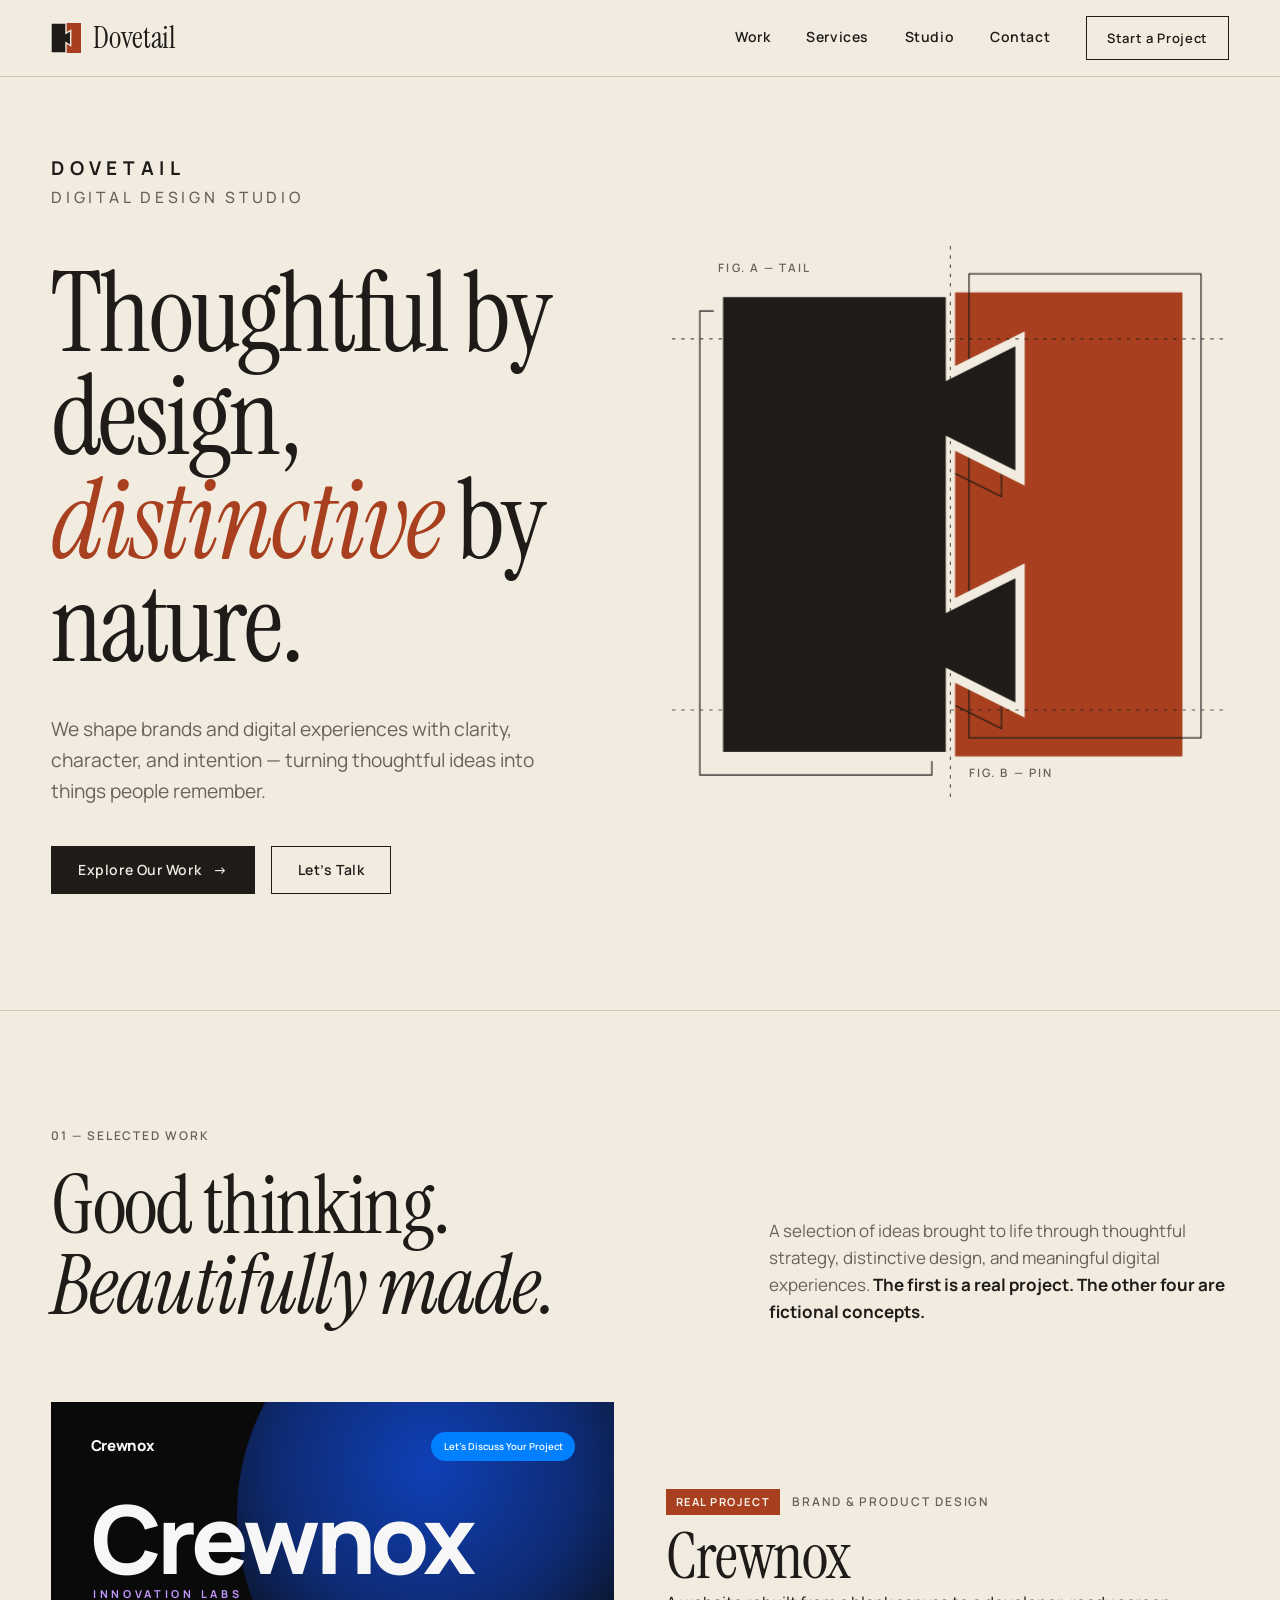
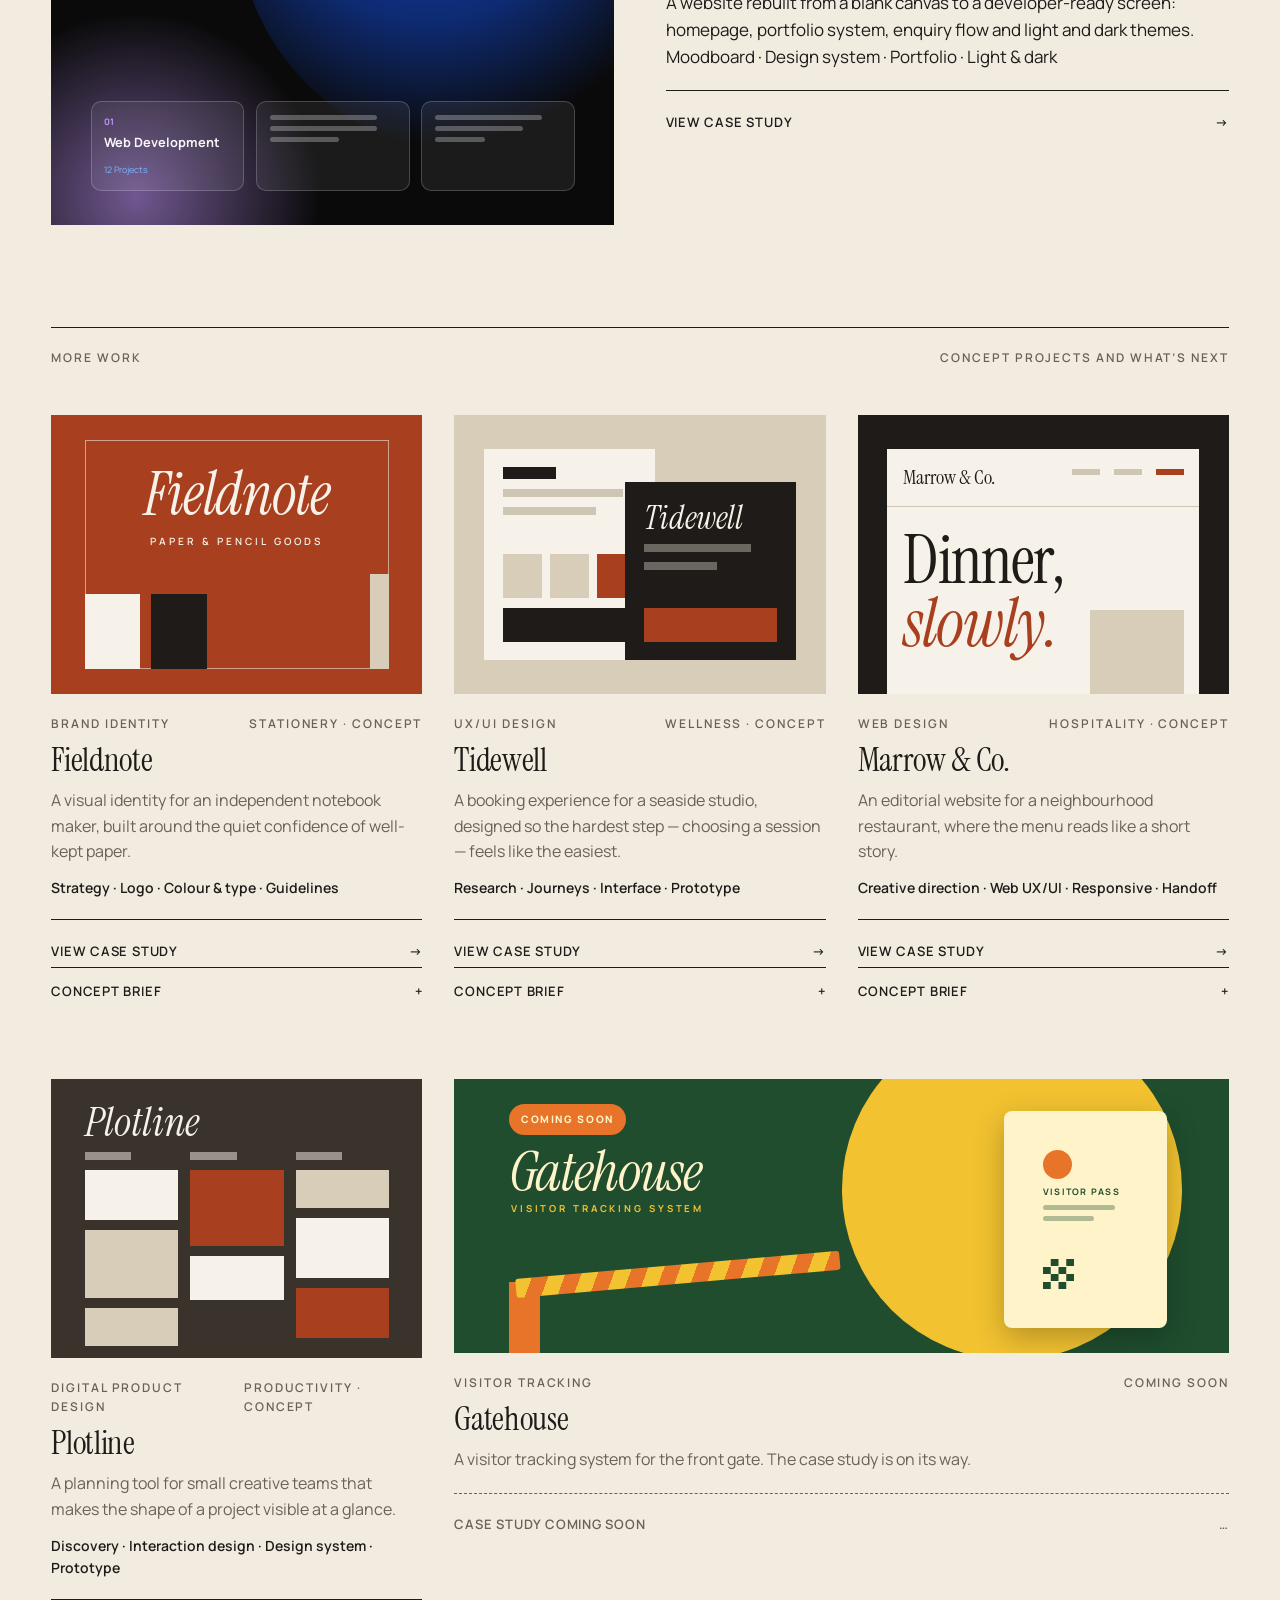
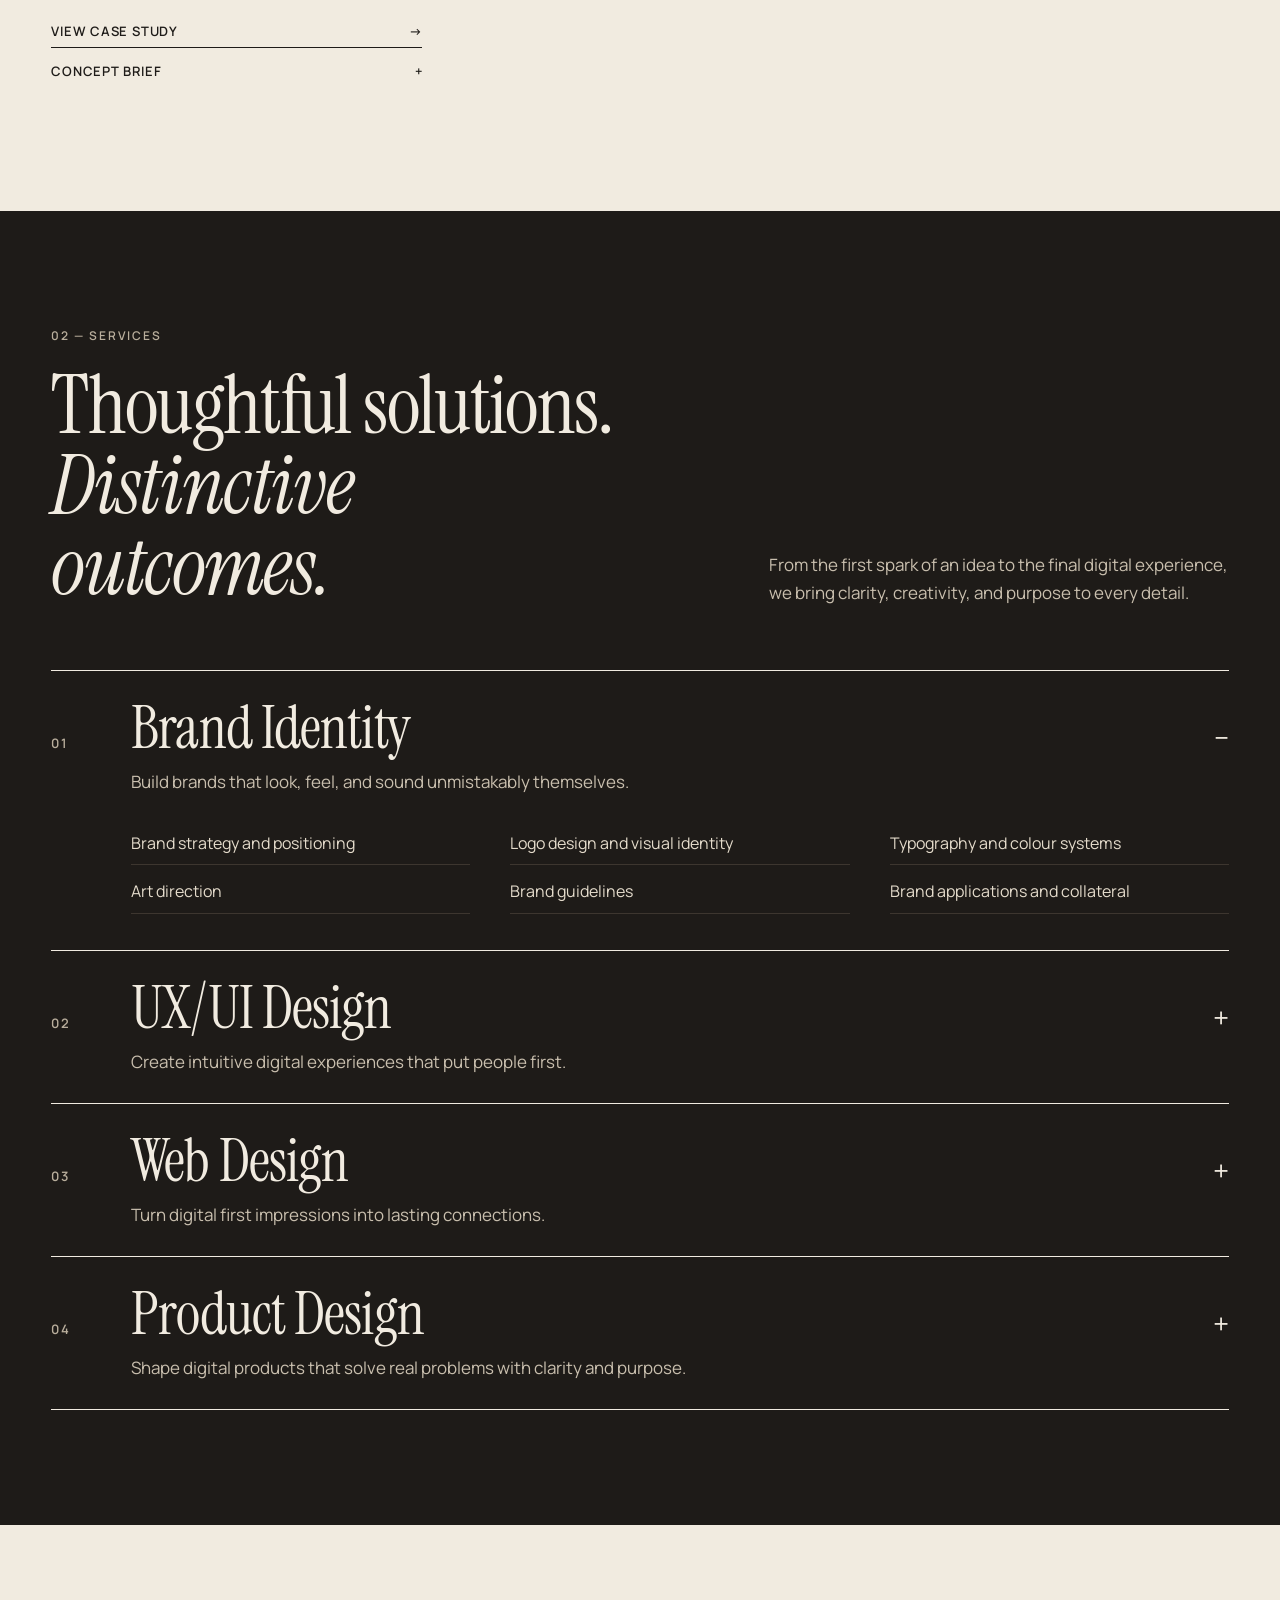
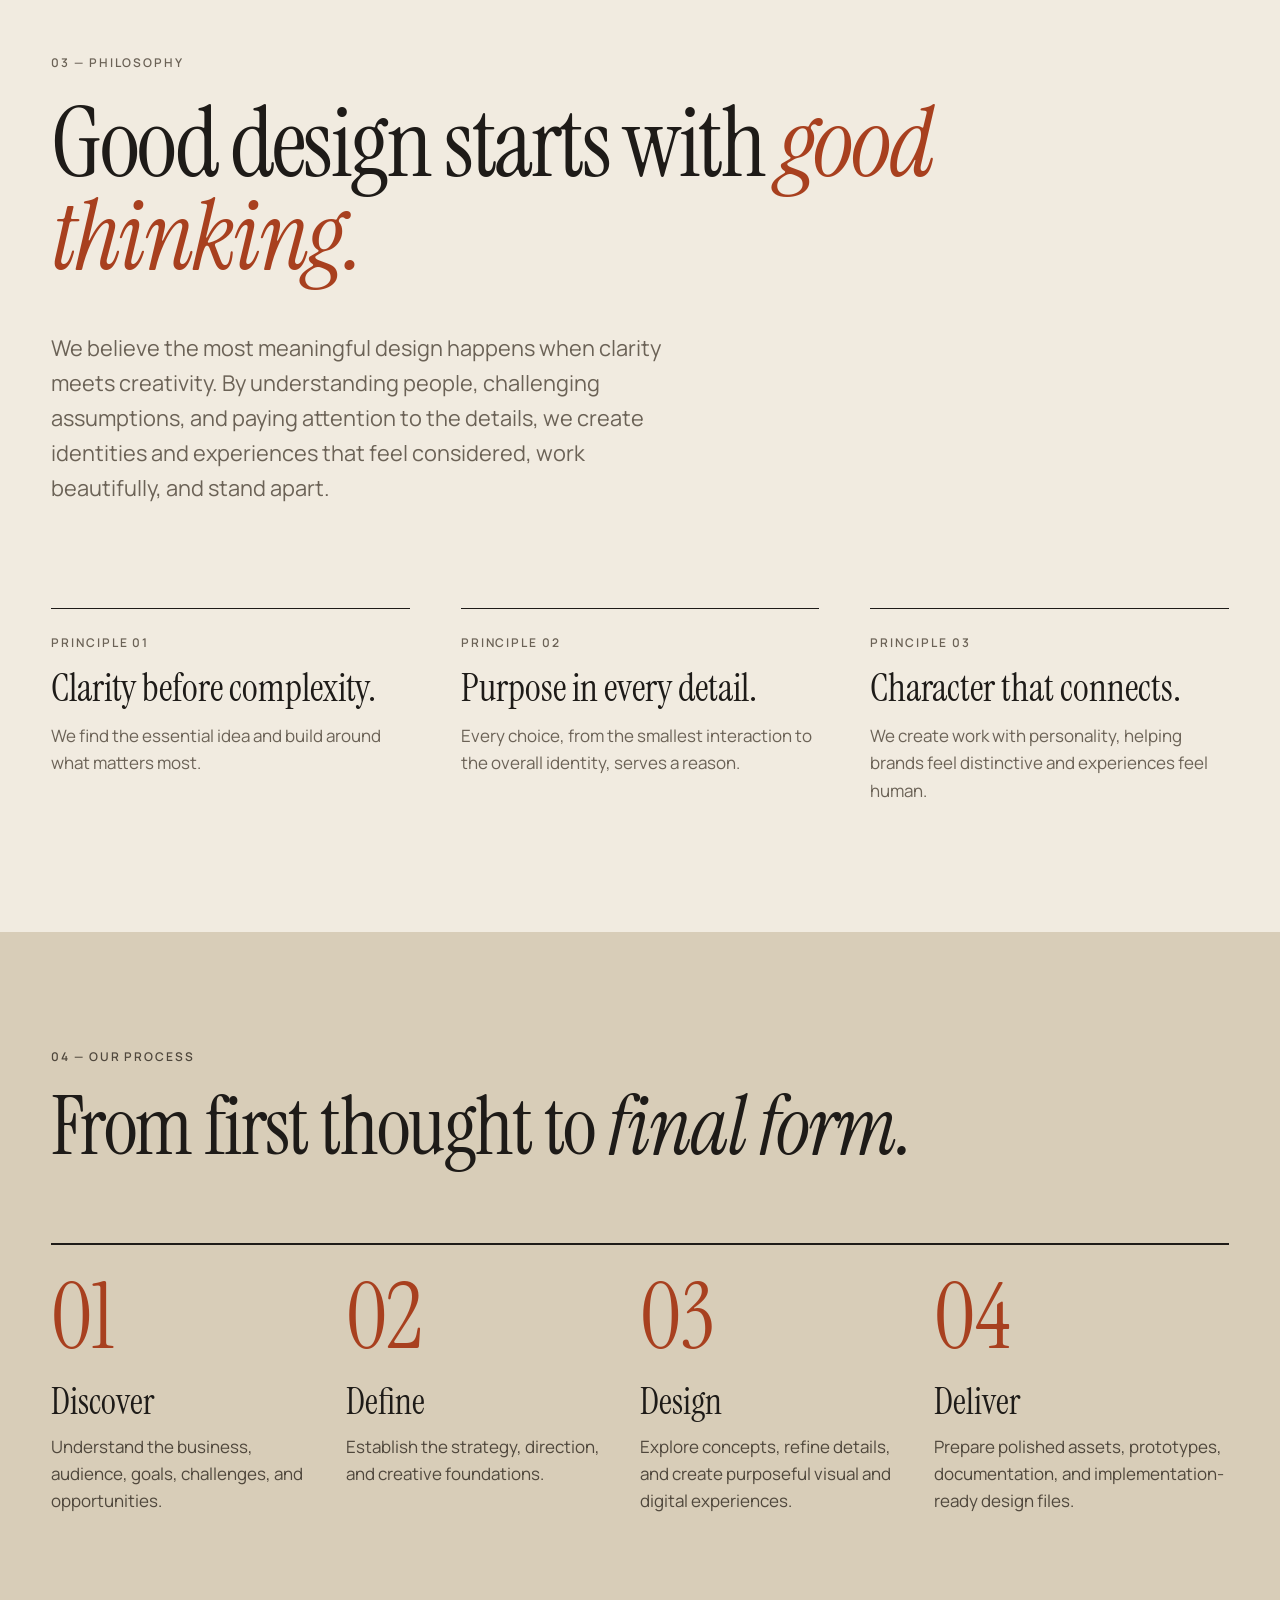
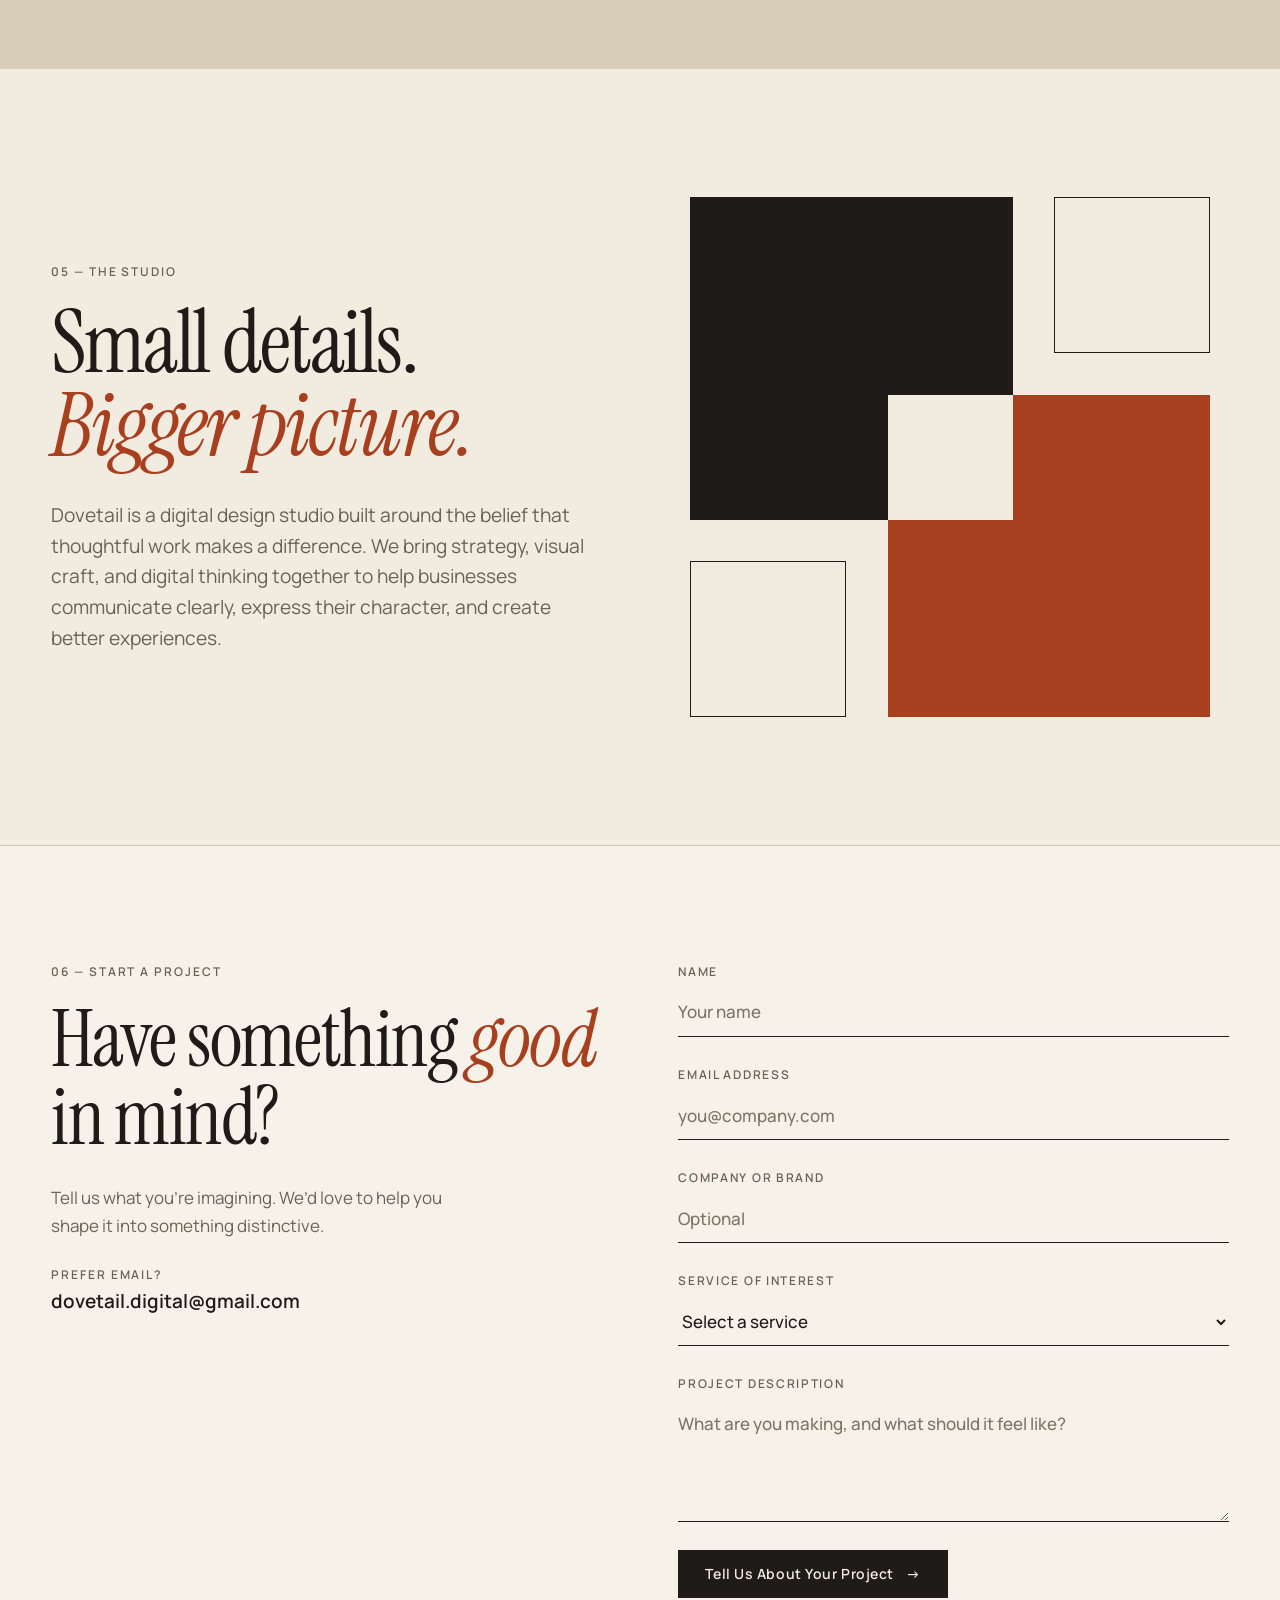
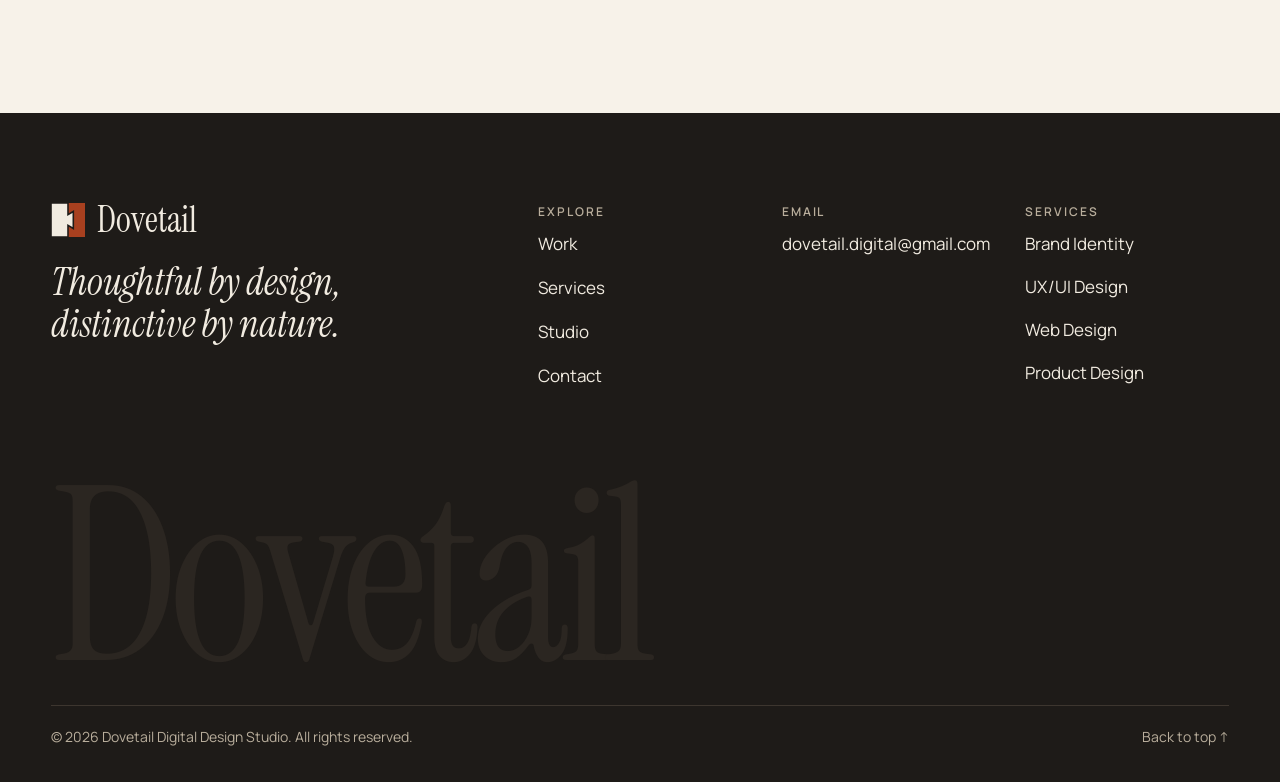
==== commit 5340f71b: "Add files via upload" ====
--- a/index.html
+++ b/index.html
@@ -90,15 +90,29 @@
     </div>
 
     <article class="feat rv">
-      <div class="art"><img src="https://framerusercontent.com/images/LKPsiisdpiBbZwflSWejZBzWF8.png?width=900" width="1172" height="3184" alt="Crewnox homepage design in the light theme" loading="lazy" decoding="async"></div>
+      <a class="art cov-crewnox" href="case-study-crewnox.html" tabindex="-1" aria-hidden="true">
+        <div class="inner">
+          <div class="cx-glow"></div><div class="cx-glow2"></div>
+          <div class="cx-nav"><span class="cx-logo">Crewnox</span><span class="cx-pill">Let’s Discuss Your Project</span></div>
+          <div class="cx-title">Crewnox</div>
+          <div class="cx-sub">INNOVATION LABS</div>
+          <div class="cx-cards">
+            <div class="cx-card"><small>01</small><b>Web Development</b><em>12 Projects</em></div>
+            <div class="cx-card"><i></i><i></i><i style="width:55%"></i></div>
+            <div class="cx-card"><i></i><i style="width:70%"></i><i style="width:40%"></i></div>
+          </div>
+        </div>
+      </a>
       <div>
         <p class="pmeta" style="justify-content:flex-start;gap:12px;margin-top:0"><span class="badge">Real project</span><span class="eyebrow" style="align-self:center">Brand &amp; Product Design</span></p>
         <h3 class="serif">Crewnox</h3>
-        <p class="desc">A website redesign for Crewnox Innovation Labs: a portfolio system, enquiry flow and light and dark themes, delivered development-ready.</p>
+        <p class="desc">A website rebuilt from a blank canvas to a developer-ready screen: homepage, portfolio system, enquiry flow and light and dark themes.</p>
         <p class="tags">Moodboard · Design system · Portfolio · Light &amp; dark</p>
         <a class="pview" href="case-study-crewnox.html"><span>View case study</span><span aria-hidden="true">→</span></a>
       </div>
     </article>
+
+    <div class="more-head rv"><p class="eyebrow">More work</p><p class="eyebrow">Concept projects and what’s next</p></div>
 
     <div class="wk">
       <!-- 1 -->
@@ -106,13 +120,13 @@
         <div class="art" style="background:var(--accent);aspect-ratio:4/5" aria-hidden="true">
           <div class="inner">
             <div class="abs" style="inset:9%;border:1px solid rgba(247,242,233,.55)"></div>
-            <div class="abs" style="left:0;right:0;top:34%;text-align:center;color:#F7F2E9">
-              <div class="serif" style="font-size:clamp(56px,8vw,112px);line-height:1;font-style:italic;letter-spacing:-.02em">Fieldnote</div>
-              <div style="font:600 11px/1 'Manrope',sans-serif;letter-spacing:.3em;margin-top:18px">PAPER &amp; PENCIL GOODS</div>
-            </div>
-            <div class="abs" style="left:9%;bottom:9%;width:22%;aspect-ratio:3/4;background:#F7F2E9"></div>
-            <div class="abs" style="left:34%;bottom:9%;width:22%;aspect-ratio:3/4;background:#1E1B18"></div>
-            <div class="abs" style="right:9%;bottom:9%;width:7%;height:38%;background:#D8CDB8"></div>
+            <div class="abs" style="left:0;right:0;top:18%;text-align:center;color:#F7F2E9">
+              <div class="serif" style="font-size:clamp(34px,4.6vw,64px);line-height:1;font-style:italic;letter-spacing:-.02em">Fieldnote</div>
+              <div style="font:600 10px/1 'Manrope',sans-serif;letter-spacing:.3em;margin-top:12px">PAPER &amp; PENCIL GOODS</div>
+            </div>
+            <div class="abs" style="left:9%;bottom:9%;width:15%;aspect-ratio:3/4;background:#F7F2E9"></div>
+            <div class="abs" style="left:27%;bottom:9%;width:15%;aspect-ratio:3/4;background:#1E1B18"></div>
+            <div class="abs" style="right:9%;bottom:9%;width:5%;height:34%;background:#D8CDB8"></div>
           </div>
         </div>
         <div class="pmeta"><span class="eyebrow">Brand Identity</span><span class="eyebrow">Stationery · Concept</span></div>
@@ -125,7 +139,7 @@
       </article>
 
       <!-- 2 -->
-      <article class="pc rv off">
+      <article class="pc rv">
         <div class="art" style="background:#D8CDB8;aspect-ratio:5/4" aria-hidden="true">
           <div class="inner">
             <div class="abs flex-col" style="left:8%;top:12%;width:46%;height:76%;background:#F7F2E9;padding:5%">
@@ -178,14 +192,14 @@
       </article>
 
       <!-- 4 -->
-      <article class="pc rv off">
+      <article class="pc rv">
         <div class="art" style="background:#3A332C;aspect-ratio:4/5" aria-hidden="true">
           <div class="inner">
-            <div class="serif abs" style="left:9%;top:8%;color:#F7F2E9;font-size:clamp(34px,4.4vw,60px);font-style:italic;line-height:1">Plotline</div>
-            <div class="abs" style="left:9%;right:9%;top:28%;bottom:9%;display:grid;grid-template-columns:repeat(3,1fr);gap:12px;align-items:start">
-              <div class="flex-col"><div style="height:8px;width:50%;background:rgba(247,242,233,.5)"></div><div style="height:70px;background:#F7F2E9"></div><div style="height:100px;background:#D8CDB8"></div><div style="height:56px;background:#D8CDB8"></div></div>
-              <div class="flex-col"><div style="height:8px;width:50%;background:rgba(247,242,233,.5)"></div><div style="height:110px;background:var(--accent)"></div><div style="height:64px;background:#F7F2E9"></div></div>
-              <div class="flex-col"><div style="height:8px;width:50%;background:rgba(247,242,233,.5)"></div><div style="height:56px;background:#D8CDB8"></div><div style="height:90px;background:#F7F2E9"></div><div style="height:70px;background:var(--accent)"></div></div>
+            <div class="serif abs" style="left:9%;top:8%;color:#F7F2E9;font-size:clamp(26px,3.2vw,44px);font-style:italic;line-height:1">Plotline</div>
+            <div class="abs" style="left:9%;right:9%;top:26%;bottom:7%;display:grid;grid-template-columns:repeat(3,1fr);gap:12px;align-items:start">
+              <div class="flex-col"><div style="height:8px;width:50%;background:rgba(247,242,233,.5)"></div><div style="height:50px;background:#F7F2E9"></div><div style="height:68px;background:#D8CDB8"></div><div style="height:38px;background:#D8CDB8"></div></div>
+              <div class="flex-col"><div style="height:8px;width:50%;background:rgba(247,242,233,.5)"></div><div style="height:76px;background:var(--accent)"></div><div style="height:44px;background:#F7F2E9"></div></div>
+              <div class="flex-col"><div style="height:8px;width:50%;background:rgba(247,242,233,.5)"></div><div style="height:38px;background:#D8CDB8"></div><div style="height:60px;background:#F7F2E9"></div><div style="height:50px;background:var(--accent)"></div></div>
             </div>
           </div>
         </div>
@@ -197,6 +211,26 @@
         <div class="pbtn-wrap"><button class="pbtn" aria-expanded="false" aria-controls="b4" data-toggle="b4"><span>Concept brief</span><span aria-hidden="true" data-sign>+</span></button></div>
         <p class="brief" id="b4" hidden>The idea: fewer views, each one doing a clear job. A compact component system keeps dense screens readable on desktop and phone alike. This is an invented concept, not a real client engagement.</p>
       </article>
+
+      <!-- 5 coming soon -->
+      <article class="pc rv wide soon">
+        <div class="art cov-gate" aria-hidden="true">
+          <div class="inner">
+            <div class="gt-sun"></div>
+            <div class="gt-post"></div>
+            <div class="gt-arm"></div>
+            <div class="gt-pass"><i class="gt-photo"></i><b>VISITOR PASS</b><i></i><i style="width:60%"></i><div class="gt-qr"></div></div>
+            <div class="gt-name serif">Gatehouse</div>
+            <div class="gt-sub">VISITOR TRACKING SYSTEM</div>
+            <span class="gt-badge">Coming soon</span>
+          </div>
+        </div>
+        <div class="pmeta"><span class="eyebrow">Visitor Tracking</span><span class="eyebrow">Coming soon</span></div>
+        <h3 class="serif">Gatehouse</h3>
+        <p class="desc">A visitor tracking system for the front gate. The case study is on its way.</p>
+        <p class="soon-row"><span>Case study coming soon</span><span aria-hidden="true">…</span></p>
+      </article>
+
     </div>
   </div>
 </section>
@@ -271,12 +305,13 @@
         <p class="eyebrow">06 — Start a Project</p>
         <h2 class="serif">Have something <em class="accent">good</em> in mind?</h2>
         <p style="max-width:440px;margin-top:28px;color:var(--muted)">Tell us what you’re imagining. We’d love to help you shape it into something distinctive.</p>
+        <p style="margin-top:20px"><span class="eyebrow">Prefer email?</span><br><a class="ul" href="mailto:dovetail.digital@gmail.com" style="font-weight:600;font-size:19px">dovetail.digital@gmail.com</a></p>
       </div>
       <div>
         <div class="thanks" id="thanks" role="status" hidden>
-          <p class="eyebrow accent">Received</p>
+          <p class="eyebrow accent">Almost there</p>
           <h3 class="serif" style="font-size:clamp(36px,4vw,56px);line-height:1;margin-top:14px">Thank you, <em id="t-name"></em>.</h3>
-          <p style="margin-top:16px;color:var(--muted)">Your note has been captured. We’ll read it carefully and reply to <span id="t-email"></span>.</p>
+          <p style="margin-top:16px;color:var(--muted)">Your email app should have opened with your message ready to send. If it didn’t, write to us at <a class="ul" href="mailto:dovetail.digital@gmail.com">dovetail.digital@gmail.com</a>. We’ll reply to <span id="t-email"></span>.</p>
           <button class="btn btn2" id="reset" type="button" style="margin-top:28px">Send another</button>
         </div>
         <form id="form" aria-label="Project enquiry" novalidate>
@@ -337,6 +372,10 @@
         <a class="flink ul" href="#contact">Contact</a>
       </nav>
       <div>
+        <p class="eyebrow">Email</p>
+        <a class="flink ul" href="mailto:dovetail.digital@gmail.com">dovetail.digital@gmail.com</a>
+      </div>
+      <div>
         <p class="eyebrow">Services</p>
         <p style="padding:8px 0">Brand Identity</p>
         <p style="padding:8px 0">UX/UI Design</p>
--- a/styles.css
+++ b/styles.css
@@ -60,9 +60,10 @@
 
 /* work */
 #work{border-top:1px solid var(--line)}
-.wk{display:grid;grid-template-columns:repeat(2,minmax(0,1fr));gap:clamp(48px,7vw,96px) clamp(24px,4vw,64px);align-items:start}
+.wk{display:grid;grid-template-columns:repeat(3,minmax(0,1fr));gap:clamp(40px,5vw,64px) clamp(20px,2.5vw,40px);align-items:start}
 .wk .off{margin-top:clamp(0px,9vw,140px)}
-@media (max-width:760px){.wk{grid-template-columns:minmax(0,1fr)}.wk .off{margin-top:0}}
+@media (max-width:1000px){.wk{grid-template-columns:repeat(2,minmax(0,1fr))}}
+@media (max-width:640px){.wk{grid-template-columns:minmax(0,1fr)}}
 .art{position:relative;overflow:hidden;transition:transform .6s cubic-bezier(.2,.7,.2,1)}
 .art .inner{position:absolute;inset:0;transition:transform .8s cubic-bezier(.2,.7,.2,1)}
 .pc:hover .art,.pc:focus-within .art{transform:scale(.985)}
@@ -250,3 +251,64 @@
 .feat:hover .art img{transform:scale(1.04)}
 .feat h3{font-size:clamp(44px,5vw,72px);line-height:1;letter-spacing:-.015em}
 .feat .badge{display:inline-block;padding:4px 10px;background:var(--accent);color:var(--paper);font-size:11px;font-weight:700;letter-spacing:.14em;text-transform:uppercase}
+
+/* clean work grid */
+.wk .art{aspect-ratio:4/3!important}
+.wk .pc h3{font-size:clamp(30px,2.6vw,38px)}
+.wk .pc .desc{font-size:16px}
+.wk .pc.wide{grid-column:span 2}
+@media (min-width:1001px){.wk .pc.wide .art{aspect-ratio:17/6!important}}
+@media (max-width:1000px){.wk .pc.wide{grid-column:1/-1}.wk .pc.wide .art{aspect-ratio:2/1!important}}
+@media (max-width:640px){.wk .pc.wide .art{aspect-ratio:4/3!important}}
+.more-head{display:flex;justify-content:space-between;gap:16px;flex-wrap:wrap;padding-top:20px;margin-bottom:clamp(28px,4vw,48px);border-top:1px solid var(--ink)}
+.feat .art{display:block}
+.soon-row{display:flex;justify-content:space-between;align-items:center;margin-top:20px;min-height:48px;padding-top:14px;border-top:1px dashed var(--muted);font:600 13px/1.4 'Manrope',sans-serif;letter-spacing:.06em;text-transform:uppercase;color:var(--muted)}
+.pc.soon:hover .art,.pc.soon:focus-within .art{transform:none}
+
+/* Crewnox cover */
+.cov-crewnox{background:#0A0A0A;font-family:'Manrope',sans-serif}
+.cx-glow{position:absolute;right:-18%;top:-30%;width:85%;aspect-ratio:1;border-radius:50%;background:radial-gradient(circle at 40% 40%,#1040B7 0,rgba(16,64,183,.6) 38%,transparent 68%)}
+.cx-glow2{position:absolute;left:-20%;bottom:-40%;width:70%;aspect-ratio:1;border-radius:50%;background:radial-gradient(circle,rgba(196,151,254,.55) 0,transparent 66%)}
+.cx-nav{position:absolute;left:7%;right:7%;top:7%;display:flex;justify-content:space-between;align-items:center}
+.cx-logo{font-weight:800;font-size:clamp(11px,1.2vw,15px);letter-spacing:-.02em;color:#F7F7F7}
+.cx-pill{background:#007FFF;color:#fff;font-weight:600;font-size:clamp(7px,.75vw,10px);padding:.7em 1.3em;border-radius:99px}
+.cx-title{position:absolute;left:7%;top:22%;font-weight:800;font-size:clamp(44px,7.4vw,104px);line-height:.9;letter-spacing:-.045em;color:#F7F7F7}
+.cx-sub{position:absolute;left:7.4%;top:calc(22% + clamp(44px,7.4vw,104px) * .95);font-weight:700;font-size:clamp(8px,.85vw,11px);letter-spacing:.34em;color:#C497FE}
+.cx-cards{position:absolute;left:7%;right:7%;bottom:8%;display:grid;grid-template-columns:repeat(3,1fr);gap:clamp(6px,.9vw,12px)}
+.cx-card{background:rgba(247,247,247,.07);border:1px solid rgba(247,247,247,.2);border-radius:10px;padding:clamp(7px,1vw,14px);min-height:clamp(54px,7vw,100px);display:flex;flex-direction:column;gap:6px;color:#F7F7F7}
+.cx-card small{font-size:clamp(7px,.7vw,9px);color:#C497FE;font-weight:700}
+.cx-card b{font-size:clamp(9px,1vw,13px);line-height:1.1}
+.cx-card em{font-style:normal;margin-top:auto;font-size:clamp(7px,.7vw,9px);color:#7DB6FF}
+.cx-card i{display:block;height:5px;width:85%;background:rgba(247,247,247,.28);border-radius:3px}
+.cx-hero{background:#0A0A0A;color:#F7F7F7;position:relative;overflow:hidden}
+.cx-hero::before{content:"";position:absolute;right:-12%;top:-40%;width:60vw;max-width:760px;aspect-ratio:1;border-radius:50%;background:radial-gradient(circle,#1040B7 0,rgba(16,64,183,.5) 40%,transparent 68%)}
+.cx-hero::after{content:"";position:absolute;left:-14%;bottom:-60%;width:46vw;max-width:560px;aspect-ratio:1;border-radius:50%;background:radial-gradient(circle,rgba(196,151,254,.5) 0,transparent 66%)}
+.cx-hero .wrap{position:relative;z-index:1}
+.cx-h1{font:800 clamp(64px,13vw,200px)/.9 'Manrope',sans-serif;letter-spacing:-.05em;margin-top:20px}
+.cx-lede{font-size:clamp(20px,2.2vw,30px)!important;max-width:760px!important}
+.cs-facts{grid-template-columns:1fr!important;gap:20px!important}
+.cx-path{margin-top:20px;display:grid;grid-template-columns:repeat(auto-fit,minmax(min(200px,100%),1fr));gap:0}
+.cx-path li{padding:20px 20px 24px 0;border-top:2px solid var(--ink)}
+.cx-path li span{font-size:44px;line-height:1;color:var(--accent);display:block}
+.cx-path li b{display:block;margin-top:10px}
+.cx-path li p{margin-top:6px;font-size:15px;color:var(--muted)}
+.cx-icons{margin-top:clamp(28px,4vw,48px);display:flex;gap:24px;flex-wrap:wrap;align-items:flex-start}
+.cx-icons .cs-img{width:auto;max-width:min(284px,100%);background:transparent}
+.cs-fig figcaption{display:grid;gap:4px}
+.cs-fig figcaption b{font-size:13px;letter-spacing:.06em;text-transform:uppercase;color:var(--ink)}
+
+/* Gatehouse cover */
+.cov-gate{background:#1F4D2E;font-family:'Manrope',sans-serif}
+.gt-sun{position:absolute;right:6%;top:-22%;width:44%;aspect-ratio:1;border-radius:50%;background:#F2C230}
+.gt-badge{position:absolute;left:7%;top:9%;background:#E8742A;color:#FFF3C9;font-weight:800;font-size:clamp(8px,.8vw,11px);letter-spacing:.16em;text-transform:uppercase;padding:.7em 1.2em;border-radius:99px}
+.gt-name{position:absolute;left:7%;top:24%;color:#FFF3C9;font-size:clamp(34px,4.4vw,64px);line-height:.95;font-style:italic;letter-spacing:-.02em}
+.gt-sub{position:absolute;left:7.3%;top:calc(24% + clamp(34px,4.4vw,64px));font-weight:700;font-size:clamp(7px,.75vw,10px);letter-spacing:.3em;color:#F2C230}
+.gt-post{position:absolute;left:7%;bottom:0;width:4%;height:26%;background:#E8742A}
+.gt-arm{position:absolute;left:8%;bottom:20%;width:42%;height:7%;background:repeating-linear-gradient(115deg,#F2C230 0 5%,#E8742A 5% 10%);transform-origin:left center;transform:rotate(-5deg);border-radius:3px}
+.gt-pass{position:absolute;right:8%;bottom:9%;width:21%;min-width:70px;aspect-ratio:3/4;background:#FFF3C9;border-radius:8px;padding:5%;display:flex;flex-direction:column;gap:6px;color:#1F4D2E;box-shadow:0 10px 30px rgba(0,0,0,.25)}
+.gt-pass b{font-size:clamp(6px,.7vw,9px);letter-spacing:.14em}
+.gt-pass i{display:block;height:5px;width:85%;background:#1F4D2E;opacity:.35;border-radius:3px}
+.gt-photo{width:34%!important;height:auto!important;aspect-ratio:1;border-radius:50%!important;background:#E8742A!important;opacity:1!important}
+.gt-qr{margin-top:auto;width:36%;aspect-ratio:1;background:conic-gradient(#1F4D2E 25%,#FFF3C9 0 50%,#1F4D2E 0 75%,#FFF3C9 0) 0 0/50% 50%}
+@media (max-width:1000px){.gt-arm{width:48%}.gt-pass{width:24%}}
+@media (max-width:640px){.gt-name{font-size:clamp(30px,9vw,44px)}.gt-sub{top:calc(24% + clamp(30px,9vw,44px));font-size:7px}.gt-pass{width:28%}}
